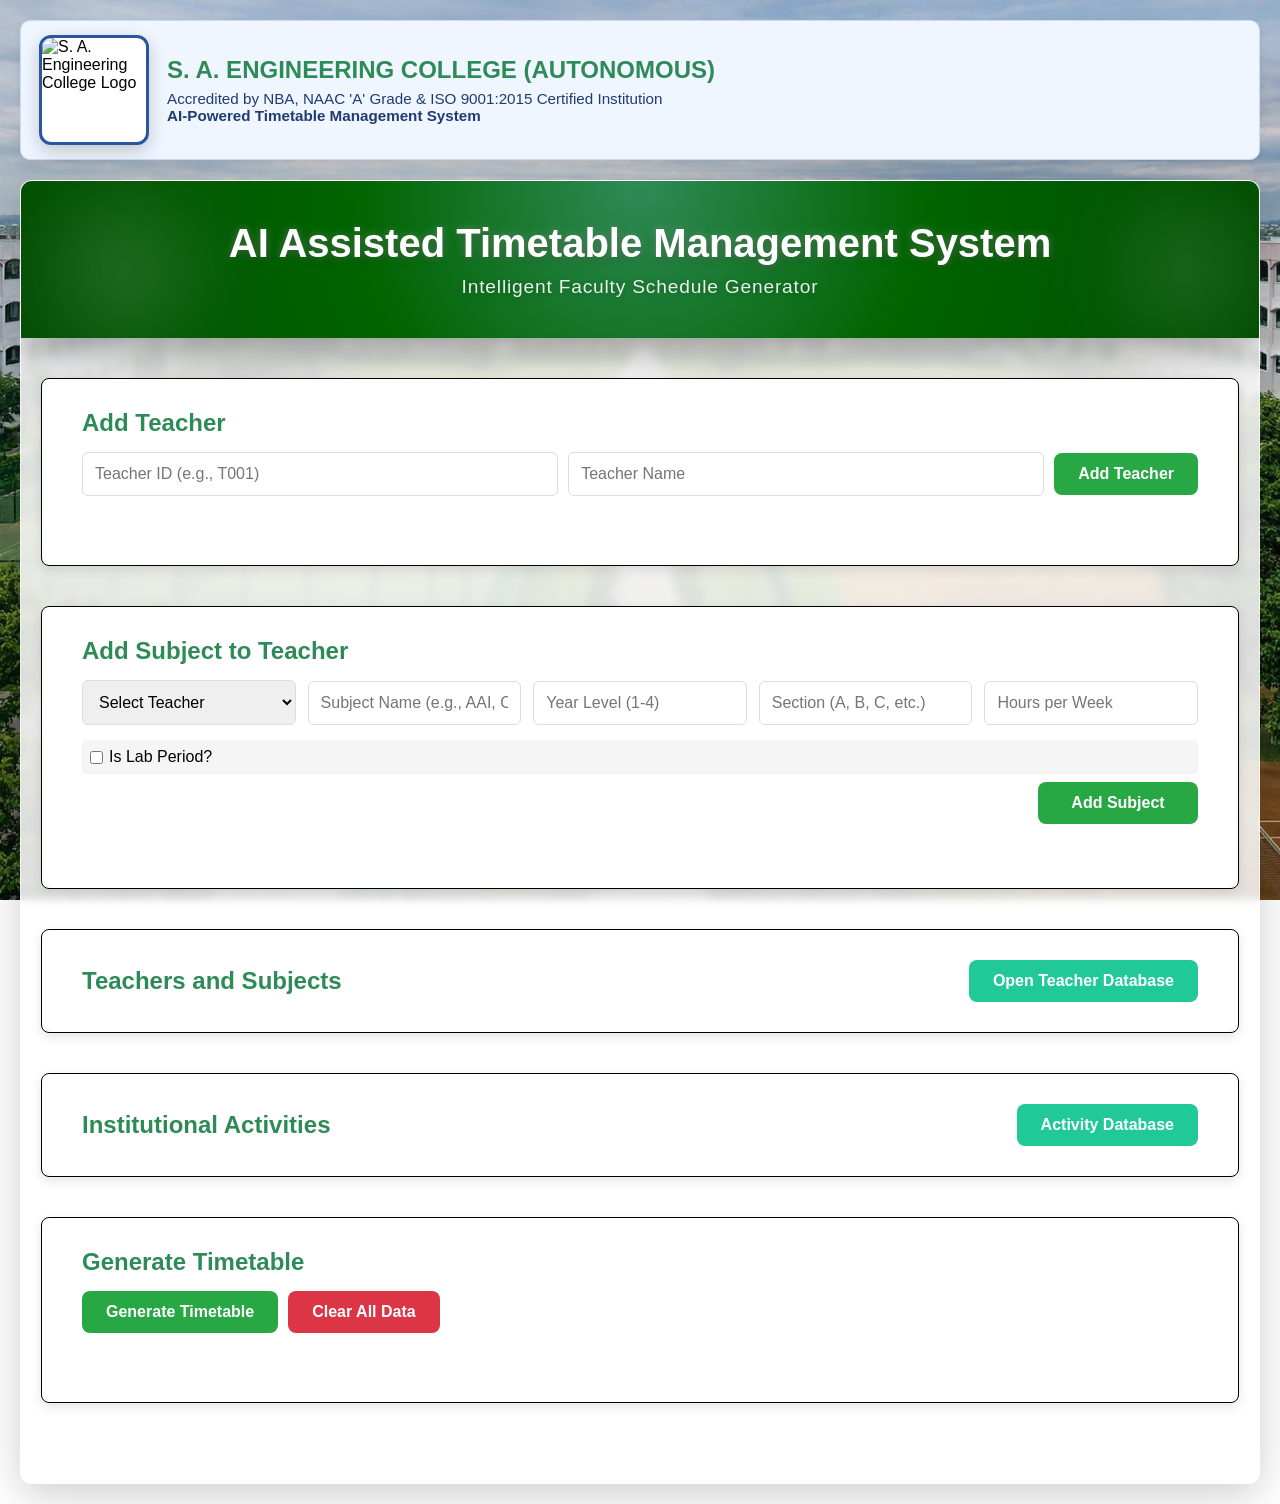
==== frontend/index.html @ d8b443b7 "Fix mobile UI: wrap activity checkbox, improve teacher card responsive width, and reduce mobile font" ====
<!DOCTYPE html>
<html lang="en">
<head>
    <meta charset="UTF-8">
    <meta name="viewport" content="width=device-width, initial-scale=1.0">
    <title>AI Assisted Timetable Management System</title>
    <link rel="stylesheet" href="style.css">
</head>
<body>
    <div class="college-topbar">
        <img src="https://images.shiksha.com/mediadata/images/1655977206phpUphFuL.jpeg" alt="S. A. Engineering College Logo" class="college-logo" onerror="this.onerror=null; this.src='https://via.placeholder.com/80?text=SA+College';">
        <div class="college-title">
            <h1>S. A. ENGINEERING COLLEGE (AUTONOMOUS)</h1>
            <p>Accredited by NBA, NAAC 'A' Grade & ISO 9001:2015 Certified Institution</p>
            <p class="college-subtitle">AI-Powered Timetable Management System</p>
        </div>
    </div>

    <div class="container">
        <header>
            <h1>AI Assisted Timetable Management System</h1>
            <p>Intelligent Faculty Schedule Generator</p>
        </header>

        <main id="mainContent">
            <!-- Teacher Input Section -->
            <section class="section">
                <h2>Add Teacher</h2>
                <div class="form-group">
                    <input type="text" id="teacherId" placeholder="Teacher ID (e.g., T001)" required>
                    <input type="text" id="teacherName" placeholder="Teacher Name" required>
                    <button onclick="addTeacher()" class="btn-primary">Add Teacher</button>
                </div>
                <div id="teacherMessage" class="message"></div>
            </section>

            <!-- Subject Input Section -->
            <section class="section">
                <h2>Add Subject to Teacher</h2>
                <div class="form-group" style="display: grid; grid-template-columns: repeat(auto-fit, minmax(200px, 1fr)); gap: 12px;">
                    <select id="teacherSelect" required>
                        <option value="">Select Teacher</option>
                    </select>
                    <input type="text" id="subjectName" placeholder="Subject Name (e.g., AAI, OOPS)" required>
                    <input type="number" id="yearLevel" min="1" max="4" placeholder="Year Level (1-4)" required>
                    <input type="text" id="section" placeholder="Section (A, B, C, etc.)" required>
                    <input type="number" id="hoursPerWeek" min="1" placeholder="Hours per Week" required>
                </div>
                <div style="display: flex; align-items: center; gap: 6px; margin-top: 8px; padding: 8px; background-color: #f5f5f5; border-radius: 4px;">
                    <label style="display: inline-flex; align-items: center; gap: 6px; margin: 0; font-weight: 500;">
                        <input type="checkbox" id="isLab"> Is Lab Period?
                    </label>
                </div>
                <div style="display: flex; justify-content: flex-end; gap: 6px; margin-top: 8px;">
                    <button onclick="addSubject()" class="btn-primary" style="width: 160px;">Add Subject</button>
                </div>
                <div id="subjectMessage" class="message"></div>
            </section>

            <!-- Teachers and Subjects (Database Toggle) -->
            <section class="section" style="display: flex; justify-content: space-between; align-items: center; gap: 12px;">
                <h2 style="margin:0;">Teachers and Subjects</h2>
                <button class="btn-secondary" onclick="openTeacherDatabase()">Open Teacher Database</button>
            </section>
            <div id="teachersList" class="teachers-list" style="display:none;"></div>

            <!-- Institutional Activities (Database Toggle) -->
            <section class="section" style="display: flex; justify-content: space-between; align-items: center; gap: 12px;">
                <h2 style="margin:0;">Institutional Activities</h2>
                <button class="btn-secondary" onclick="openActivityDatabase()">Activity Database</button>
            </section>

            <!-- Generate and Download Section -->
            <section class="section">
                <h2>Generate Timetable</h2>
                <div class="form-group">
                    <button onclick="generateTimetable()" class="btn-primary">Generate Timetable</button>
                    <button onclick="clearAllData()" class="btn-danger">Clear All Data</button>
                </div>
                <div id="generateMessage" class="message"></div>
            </section>

            <!-- View Generated Timetables Button -->
            <section class="section" id="viewTimetableButtonSection" style="display: none;">
                <div style="text-align: center;">
                    <button onclick="openGeneratedTimetablePage()" class="btn-view-timetable">
                        <span class="timetable-icon">📊</span>
                        View Generated Timetables
                        <span class="arrow-icon">→</span>
                    </button>
                </div>
            </section>
        </main>

        <section class="section" id="teacherDatabaseSection" style="display:none;">
            <div style="display:flex; justify-content:space-between; align-items:center; margin-bottom:16px;">
                <h2>Teacher Database</h2>
                <button onclick="closeTeacherDatabase()" class="btn-secondary">Back</button>
            </div>
            <div id="teacherDatabaseContent"></div>
        </section>
    </div>

    <!-- Activity Database Section -->
    <section class="section" id="activityDatabaseSection" style="display:none; margin: 0 auto; max-width: 1200px;">
        <div style="display:flex; justify-content:space-between; align-items:center; margin-bottom:20px;">
            <h2 style="margin: 0;">Activity Database</h2>
            <button onclick="closeActivityDatabase()" class="btn-secondary">Back</button>
        </div>
        
        <!-- Activity Form -->
        <div style="background-color: #f9f9f9; padding: 24px; border-radius: 6px; margin-bottom: 24px;">
            <h3 style="margin-top: 0;">Add New Activity</h3>
            <div class="form-grid">
                <div>
                    <label for="activityDay">Day</label>
                    <select id="activityDay">
                        <option value="Mon">Mon</option>
                        <option value="Tue">Tue</option>
                        <option value="Wed">Wed</option>
                        <option value="Thu">Thu</option>
                        <option value="Fri">Fri</option>
                    </select>
                </div>
                <div>
                    <label for="activityYear">Student Year</label>
                    <select id="activityYear">
                        <option value="2">2nd Year</option>
                        <option value="3">3rd Year</option>
                    </select>
                </div>
                <div>
                    <label for="activitySection">Section</label>
                    <select id="activitySection">
                        <option value="">Select Section</option>
                        <option value="A">A</option>
                        <option value="B">B</option>
                        <option value="C">C</option>
                        <option value="D">D</option>
                    </select>
                </div>
                <div>
                    <label for="activityPeriod">Period (1-8)</label>
                    <input type="number" id="activityPeriod" min="1" max="8" placeholder="Period" />
                </div>
                <div>
                    <label for="activityHours">Hours</label>
                    <input type="number" id="activityHours" min="1" max="30" placeholder="1" />
                </div>
                <div>
                    <label for="activityType">Activity Type</label>
                    <select id="activityType">
                        <option value="PT">Physical Training (PT)</option>
                        <option value="Library">Library</option>
                        <option value="Professional Elective">Professional Elective</option>
                        <option value="Open Elective">Open Elective</option>
                        <option value="Mini Project">Mini Project</option>
                        <option value="Skillrack/Placement">Skillrack/Placement</option>
                    </select>
                </div>
                <div>
                    <label for="profElectiveName">Elective Subject</label>
                    <input type="text" id="profElectiveName" placeholder="Elective Subject" />
                </div>
                <div>
                    <label for="electiveSubjectNo">Elective No.</label>
                    <input type="number" id="electiveSubjectNo" placeholder="No." min="1" />
                </div>
            </div>

            <div style="margin-top: 12px;">
                <label style="display: inline-flex; align-items: center; gap: 6px; font-weight: 500;">
                    <input type="checkbox" id="activityThreePeriod" /> 3-Consecutive Period?
                </label>
            </div>

            <div style="margin-top: 12px; padding: 8px; background-color: #fff3cd; border-radius: 4px;">
                <label style="display: flex; flex-wrap: wrap; align-items: center; gap: 6px; font-weight: 500;">
                    <input type="checkbox" id="activityMultipleOccurrences" /> Multiple Times/Week (Mini Project)
                    <select id="activityOccurrenceCount" style="width: 80px; padding: 4px; margin-left: 4px;">
                        <option value="2">2 times</option>
                        <option value="3">3 times</option>
                    </select>
                </label>
            </div>

            <h4 style="margin-top: 16px; margin-bottom: 12px;">Teachers (Up to 10)</h4>
            <div class="teacher-grid">
                <select class="teacher-select" id="multiTeacher1"><option value="">Select Teacher</option></select>
                <select class="teacher-select" id="multiTeacher2"><option value="">Select Teacher</option></select>
                <select class="teacher-select" id="multiTeacher3"><option value="">Select Teacher</option></select>
                <select class="teacher-select" id="multiTeacher4"><option value="">Select Teacher</option></select>
                <select class="teacher-select" id="multiTeacher5"><option value="">Select Teacher</option></select>
                <select class="teacher-select" id="multiTeacher6"><option value="">Select Teacher</option></select>
                <select class="teacher-select" id="multiTeacher7"><option value="">Select Teacher</option></select>
                <select class="teacher-select" id="multiTeacher8"><option value="">Select Teacher</option></select>
                <select class="teacher-select" id="multiTeacher9"><option value="">Select Teacher</option></select>
                <select class="teacher-select" id="multiTeacher10"><option value="">Select Teacher</option></select>
            </div>

            <div style="display: flex; justify-content: flex-end; gap: 6px; margin-top: 12px;">
                <button onclick="addActivity()" class="btn-primary">Add Activity</button>
            </div>
        </div>

        <!-- Activity List -->
        <div style="margin-bottom: -30px; padding-bottom: 30px;">
            <h3 style="margin-top: 0; margin-bottom: 12px;">Added Activities</h3>
            <div id="activityList" class="activity-list"></div>
        </div>
    </section>

    <div id="editActivityModal" class="modal">
        <div class="modal-content">
            <span class="close" onclick="closeEditActivityModal()">&times;</span>
            <h2>Edit Activity</h2>
            <input type="hidden" id="editActivityIndex">
            <div class="form-grid">
                <div>
                    <label for="editActivityDay">Day</label>
                    <select id="editActivityDay">
                        <option value="Mon">Mon</option>
                        <option value="Tue">Tue</option>
                        <option value="Wed">Wed</option>
                        <option value="Thu">Thu</option>
                        <option value="Fri">Fri</option>
                    </select>
                </div>
                <div>
                    <label for="editActivityYear">Student Year</label>
                    <select id="editActivityYear">
                        <option value="2">2nd Year</option>
                        <option value="3">3rd Year</option>
                        <option value="4">4th Year</option>
                    </select>
                </div>
                <div>
                    <label for="editActivitySection">Section</label>
                    <select id="editActivitySection">
                        <option value="">Select Section</option>
                        <option value="A">A</option>
                        <option value="B">B</option>
                        <option value="C">C</option>
                        <option value="D">D</option>
                    </select>
                </div>
                <div>
                    <label for="editActivityPeriod">Period (1-8)</label>
                    <input type="number" id="editActivityPeriod" min="1" max="8" placeholder="Period" />
                </div>
                <div>
                    <label for="editActivityHours">Hours</label>
                    <input type="number" id="editActivityHours" min="1" max="30" placeholder="1" />
                </div>
                <div>
                    <label for="editActivityType">Activity Type</label>
                    <select id="editActivityType">
                        <option value="PT">Physical Training (PT)</option>
                        <option value="Library">Library</option>
                        <option value="Professional Elective">Professional Elective</option>
                        <option value="Open Elective">Open Elective</option>
                        <option value="Mini Project">Mini Project</option>
                        <option value="Skillrack/Placement">Skillrack/Placement</option>
                        <option value="Project Phase / Internship">Project Phase / Internship</option>
                    </select>
                </div>
                <div>
                    <label for="editProfElectiveName">Elective Subject</label>
                    <input type="text" id="editProfElectiveName" placeholder="Elective Subject" />
                </div>
                <div>
                    <label for="editElectiveSubjectNo">Elective No.</label>
                    <input type="number" id="editElectiveSubjectNo" placeholder="No." min="1" />
                </div>
            </div>
            <div style="margin-top: 12px;">
                <label style="display: inline-flex; align-items: center; gap: 6px; font-weight: 500;">
                    <input type="checkbox" id="editActivityThreePeriod" /> 3-Consecutive Period?
                </label>
            </div>
            <div style="margin-top: 12px; padding: 8px; background-color: #fff3cd; border-radius: 4px;">
                <label style="display: inline-flex; align-items: center; gap: 6px; font-weight: 500;">
                    <input type="checkbox" id="editActivityMultipleOccurrences" /> Multiple Times/Week (Mini Project)
                    <select id="editActivityOccurrenceCount" style="width: 80px; padding: 4px; margin-left: 4px;">
                        <option value="2">2 times</option>
                        <option value="3">3 times</option>
                    </select>
                </label>
            </div>
            <h4 style="margin-top: 16px; margin-bottom: 12px;">Teachers (Up to 10)</h4>
            <div class="teacher-grid">
                <select class="teacher-select" id="editMultiTeacher1"><option value="">Select Teacher</option></select>
                <select class="teacher-select" id="editMultiTeacher2"><option value="">Select Teacher</option></select>
                <select class="teacher-select" id="editMultiTeacher3"><option value="">Select Teacher</option></select>
                <select class="teacher-select" id="editMultiTeacher4"><option value="">Select Teacher</option></select>
                <select class="teacher-select" id="editMultiTeacher5"><option value="">Select Teacher</option></select>
                <select class="teacher-select" id="editMultiTeacher6"><option value="">Select Teacher</option></select>
                <select class="teacher-select" id="editMultiTeacher7"><option value="">Select Teacher</option></select>
                <select class="teacher-select" id="editMultiTeacher8"><option value="">Select Teacher</option></select>
                <select class="teacher-select" id="editMultiTeacher9"><option value="">Select Teacher</option></select>
                <select class="teacher-select" id="editMultiTeacher10"><option value="">Select Teacher</option></select>
            </div>
            <div style="display: flex; justify-content: flex-end; gap: 6px; margin-top: 12px;">
                <button onclick="saveEditedActivity()" class="btn-primary">Save Changes</button>
                <button onclick="closeEditActivityModal()" class="btn-danger">Cancel</button>
            </div>
        </div>
    </div>

    <!-- Generated Timetable Page Section -->
    <section class="section" id="generatedTimetableSection" style="display:none; margin: 0 auto; max-width: 1200px;">
        <div style="display:flex; justify-content:space-between; align-items:center; margin-bottom:20px;">
            <h2 style="margin: 0;">Generated Timetables</h2>
            <button onclick="closeGeneratedTimetablePage()" class="btn-secondary">Back</button>
        </div>

        <!-- View Controls -->
        <div class="generated-controls">
            <div class="timetable-selector-wrapper">
                <button onclick="showTeachersTimetables()" class="btn-selector active" id="teacherTimetableBtn">
                    <span class="icon-left">👩‍🏫</span>
                    Teachers Timetables
                </button>
                <button onclick="showStudentsTimetables()" class="btn-selector" id="studentTimetableBtn">
                    <span class="icon-left">🎓</span>
                    Students Timetables
                </button>
            </div>
            <div class="export-controls">
                <button onclick="downloadExcel()" class="btn-export">
                    <span class="icon-left">🟩</span>
                    Download Excel
                </button>
                <button onclick="downloadPDF()" class="btn-export">
                    <span class="icon-left">📕</span>
                    Download PDF
                </button>
            </div>
        </div>
        <div id="downloadMessage" class="message download-message"></div>

        <!-- Timetable Display Container -->
        <div id="timetableContainer" class="timetable-container"></div>
    </section>

    <!-- Edit Subject Modal -->
    <div id="editModal" class="modal">
        <div class="modal-content">
            <span class="close" onclick="closeEditModal()">&times;</span>
            <h2>Edit Subject</h2>
            <input type="hidden" id="editSubjectId">
            <div class="form-group">
                <input type="text" id="editSubjectName" placeholder="Subject Name" required>
            </div>
            <div class="form-group">
                <input type="number" id="editYearLevel" min="1" max="4" placeholder="Year Level (1-4)" required>
            </div>
            <div class="form-group">
                <input type="text" id="editSection" placeholder="Section (A, B, C, etc.)" required>
            </div>
            <div class="form-group">
                <input type="number" id="editHoursPerWeek" min="1" placeholder="Hours per Week" required>
            </div>
            <div class="form-group">
                <label>
                    <input type="checkbox" id="editIsLab"> Is Lab Period?
                </label>
            </div>
            <div class="form-group">
                <button onclick="updateSubject()" class="btn-primary">Update Subject</button>
                <button onclick="closeEditModal()" class="btn-danger">Cancel</button>
            </div>
        </div>
    </div>

    <script src="app.js"></script>
</body>
</html>
---- frontend/style.css ----
* {
    margin: 0;
    padding: 0;
    box-sizing: border-box;
}

body {
    font-family: 'Segoe UI', Tahoma, Geneva, Verdana, sans-serif;
    min-height: 100vh;
    padding: 20px;
    color: #000; /* Changed to black for readability */
    background-image: url('myimage.jpeg');
    background-size: 100% 100%;
    background-position: center;
    background-repeat: no-repeat;
    background-attachment: fixed;
    position: relative;
    overflow-x: hidden;
}

body::before {
    content: "";
    position: fixed;
    top: 0;
    left: 0;
    right: 0;
    bottom: 0;
    pointer-events: none;
    background: rgba(0,0,0,0.1); /* Optional subtle overlay if needed */
    z-index: 0;
}

.container,
.college-topbar,
.section,
.teacher-card,
.modal-content {
    position: relative;
    z-index: 1;
}

.container,
.college-topbar,
.section,
.teacher-card,
.modal-content {
    position: relative;
    z-index: 1;
}

.container {
    max-width: 1200px;
    margin: 0 auto;
    background-color: white;
    border-radius: 12px;
    box-shadow: 0 10px 40px rgba(0, 0, 0, 0.2);
    overflow: hidden;
}

.college-topbar {
    display: flex;
    align-items: center;
    gap: 18px;
    background-color: #f0f6ff;
    border: 1px solid #c8dbf4;
    border-radius: 10px;
    padding: 14px 18px;
    margin-bottom: 20px;
    box-shadow: 0 4px 12px rgba(0, 0, 0, 0.08);
}


.college-topbar {
    display: flex;
    align-items: center;
    gap: 18px;
    background-color: #f0f6ff;
    border: 1px solid #c8dbf4;
    border-radius: 10px;
    padding: 14px 18px;
    margin-bottom: 20px;
    box-shadow: 0 4px 12px rgba(0, 0, 0, 0.08);
}

.college-logo {
    width: 110px;
    height: 110px;
    object-fit: contain;
    border-radius: 12px;
    border: 3px solid #2a56a0;
    background: white;
    box-shadow: 0 6px 18px rgba(0, 0, 0, 0.2);
}

.college-title h1 {
    font-size: 1.5rem;
    margin-bottom: 6px;
    color: #2e8b57;
}

.college-title p {
    font-size: 0.95rem;
}

.college-subtitle {
    font-size: 0.95rem;
    font-weight: 700;
    color: #006400;
}

header h1 {
    font-size: 1.5rem;
    margin-bottom: 8px;
    z-index: 1;
    position: relative;
    text-shadow: 0 2px 8px rgba(0,0,0,0.3), 0 0 8px rgba(255,255,255,0.25);
}

header p {
    z-index: 1;
    position: relative;
    letter-spacing: 0.6px;
    text-shadow: 0 1px 6px rgba(0,0,0,0.3);
}

.college-title p {
    margin: 0;
    font-size: 0.95rem;
    color: #1f3b6f;
}

.college-subtitle {
    font-weight: 700;
    color: #0a2a58;
}

.container {
    max-width: 1400px;
    margin: 0 auto;
    background-color: rgba(255, 255, 255, 0.85);
    border-radius: 12px;
    box-shadow: 0 10px 40px rgba(0, 0, 0, 0.2);
    overflow: hidden;
    border: 1px solid rgba(255,255,255,0.6);
    backdrop-filter: blur(4px);
}

header {
    background: radial-gradient(circle at top center, #2e8b57 0%, #006400 45%, #004d00 100%);
    color: white;
    padding: 40px 20px;
    text-align: center;
    box-shadow: 0 14px 40px rgba(0,0,0,0.35);
    overflow: hidden;
    position: relative;
}

header::before {
    content: "";
    position: absolute;
    top: -40px;
    left: -30px;
    width: 260px;
    height: 260px;
    background: radial-gradient(circle, rgba(255,255,255,0.2) 0%, rgba(255,255,255,0) 55%);
    border-radius: 50%;
    filter: blur(40px);
}

header::after {
    content: "";
    position: absolute;
    bottom: -42px;
    right: -40px;
    width: 220px;
    height: 220px;
    background: radial-gradient(circle, rgba(255,255,255,0.12) 0%, rgba(255,255,255,0) 70%);
    border-radius: 50%;
    filter: blur(28px);
}

header h1 {
    font-size: 2.5em;
    margin-bottom: 10px;
    z-index: 1;
    position: relative;
    text-shadow: 0 2px 10px rgba(0,0,0,0.4), 0 0 10px rgba(255,255,255,0.35);
}

header p {
    z-index: 1;
    position: relative;
    letter-spacing: 0.8px;
    text-shadow: 0 1px 8px rgba(0,0,0,0.3);
}
header p {
    font-size: 1.2em;
    opacity: 0.9;
}

main {
    padding: 40px 20px;
}

.container {
    transform: none;
    transition: none;
}

.section {
    margin-bottom: 40px;
    padding: 30px 40px;
    background-color: #fff;
    border-radius: 8px;
    border: 1px solid #000;
    box-shadow: 0 4px 12px rgba(0, 0, 0, 0.1);
    transform-style: none;
    transform: none;
    transition: none;
}

#activityDatabaseSection {
    max-width: 1200px;
    margin: 0 auto;
    box-shadow: 0 8px 20px rgba(0,0,0,0.12);
}

.teacher-card {
    background-color: #fff;
    border: 1px solid #000;
    box-shadow: 0 3px 10px rgba(0, 0, 0, 0.1);
}

.form-group {
    background-color: #fff;
    border: none;
    box-shadow: none;
}


.section h2 {
    color: #2e8b57;
    margin-bottom: 15px;
    font-size: 1.5em;
}

.form-group {
    display: flex;
    gap: 10px;
    flex-wrap: wrap;
    align-items: center;
    margin-bottom: 15px;
}

input, select {
    padding: 12px;
    border: 1px solid #ddd;
    border-radius: 6px;
    font-size: 1em;
    transition: border-color 0.3s;
    flex: 1;
    min-width: 200px;
}

.icon-btn {
    padding: 8px;
    min-width: 36px;
    min-height: 36px;
    display: inline-flex;
    align-items: center;
    justify-content: center;
    border-radius: 10px;
}

.icon-btn svg {
    width: 16px;
    height: 16px;
}

input:focus, select:focus {
    outline: none;
    border-color: #28a745;
    box-shadow: 0 0 0 3px rgba(40, 167, 69, 0.1);
}

label {
    display: flex;
    align-items: center;
    gap: 8px;
    cursor: pointer;
    flex-wrap: nowrap;
    white-space: nowrap;
}

label input[type="checkbox"] {
    min-width: auto;
    width: auto;
}

.form-grid {
    display: grid;
    grid-template-columns: repeat(auto-fit, minmax(280px, 1fr));
    gap: 16px;
    align-items: flex-end;
}

.teacher-grid {
    display: grid;
    grid-template-columns: repeat(5, minmax(0, 1fr));
    gap: 12px;
    margin-top: 6px;
}

.teacher-input {
    padding: 10px;
    border: 1px solid #ddd;
    border-radius: 4px;
}

@media (max-width: 980px) {
    .teacher-grid {
        grid-template-columns: repeat(2, minmax(0, 1fr));
    }
}

.activity-list {
    margin-top: 12px;
    padding: 12px;
    background: #eef3ff;
    border-radius: 8px;
    border: 1px solid #c8d7f4;
    min-height: 80px;
}

.activity-item {
    background: white;
    border: 1px solid #c8d7f4;
    padding: 9px;
    margin-bottom: 8px;
    border-radius: 6px;
    display: flex;
    justify-content: space-between;
    align-items: center;
}

.activity-item span {
    font-size: 0.95em;
}

button {
    padding: 12px 24px;
    border: none;
    border-radius: 8px;
    font-size: 1em;
    cursor: pointer;
    transition: transform 0.25s ease, box-shadow 0.25s ease, background-color 0.25s ease;
    font-weight: 600;
    transform-style: preserve-3d;
}

button:hover {
    transform: translateZ(8px) scale(1.02);
    box-shadow: 0 10px 22px rgba(0, 0, 0, 0.2);
}

button:active {
    transform: translateZ(3px) scale(0.99);
}

.btn-primary {
    background-color: #28a745; /* green */
    color: white;
}

.btn-primary:hover {
    background-color: #218838;
}

.btn-secondary {
    background-color: #20c997;
    color: white;
}

.btn-primary:hover {
    background-color: #5568d3;
    transform: translateY(-2px);
    box-shadow: 0 5px 15px rgba(102, 126, 234, 0.3);
}

.btn-success {
    background-color: #28a745;
    color: white;
}

.btn-success:hover {
    background-color: #218838;
    transform: translateY(-2px);
    box-shadow: 0 5px 15px rgba(40, 167, 69, 0.3);
}

.btn-danger {
    background-color: #dc3545;
    color: white;
}

.btn-danger:hover {
    background-color: #c82333;
    transform: translateY(-2px);
    box-shadow: 0 5px 15px rgba(220, 53, 69, 0.3);
}

..icon-btn {
    padding: 8px;
    min-width: 38px;
    min-height: 38px;
    display: inline-flex;
    align-items: center;
    justify-content: center;
    border-radius: 10px;
    font-size: 1.1em;
    background-color: #ffffff;
    box-shadow: 0 1px 4px rgba(0, 0, 0, 0.08);
    border: 1px solid transparent;
}

.delete-btn {
    background-color: #ffffff;
    color: #dc3545;
    border: 1px solid #dc3545;
    cursor: pointer;
    transition: all 0.2s;
    font-weight: 700;
}

.delete-btn:hover {
    background-color: #fff5f5;
    transform: translateY(-1px);
    box-shadow: 0 3px 8px rgba(220, 53, 69, 0.12);
}

.edit-btn {
    background-color: #ffffff;
    color: #0d6efd;
    border: 1px solid #0d6efd;
    cursor: pointer;
    transition: all 0.2s;
    font-weight: 700;
}

.edit-btn:hover {
    background-color: #eef4ff;
    transform: translateY(-1px);
    box-shadow: 0 3px 8px rgba(13, 110, 253, 0.12);
}

.message {
    padding: 12px;
    border-radius: 6px;
    margin-top: 10px;
    min-height: 20px;
    font-weight: 500;
}

.message.success {
    background-color: #d4edda;
    color: #155724;
    border: 1px solid #c3e6cb;
}

.message.error {
    background-color: #f8d7da;
    color: #721c24;
    border: 1px solid #f5c6cb;
}

.teachers-list {
    display: grid;
    gap: 20px;
}

.teacher-card {
    background-color: white;
    padding: 20px;
    border-radius: 8px;
    border: 1px solid #e0e0e0;
    box-shadow: 0 2px 8px rgba(0, 0, 0, 0.1);
}

.teacher-card h3 {
    color: #0f2b5a;
    margin: 0 0 16px;
    font-size: 1.35em;
    font-weight: 700;
    padding: 14px 16px;
    background: linear-gradient(135deg, #eaf4ff 0%, #d6e8ff 100%);
    border-left: 6px solid #3b6ed4;
    border-radius: 10px;
    box-shadow: inset 0 0 0 1px rgba(59, 110, 212, 0.14);
    letter-spacing: 0.02em;
}

.subject-item {
    background-color: #f0f4ff;
    padding: 10px;
    margin: 8px 0;
    border-radius: 4px;
    border-left: 3px solid #667eea;
    font-size: 0.95em;
}

.subject-item.lab {
    border-left-color: #ff6b6b;
}

.timetable-container {
    margin-top: 20px;
    overflow-x: auto;
	-webkit-overflow-scrolling: touch;
	overflow-y: hidden;
}

.teacher-timetable {
    margin-bottom: 30px;
    overflow-x: auto;
    -webkit-overflow-scrolling: touch;
}

.timetable {
    width: 100%;
    min-width: 1000px;
    font-size: 0.85em;
}

.timetable th,
.timetable td {
    border: 1px solid #d4d9e8;
    padding: 8px 6px;
    text-align: center;
    vertical-align: middle;
}

.timetable td.free {
    background: #f6f9fb;
}

.timetable td.lab {
    background: #ffd9d0;
    color: #8a2700;
    font-weight: 700;
}

.timetable td.class {
    background: #e7f0ff;
    color: #1f4886;
}

.timetable td.break {
    background: #fff3e0;
    font-style: italic;
    color: #bf360c;
    font-weight: 700;
}

.timetable td.lunch {
    background: #fff3e0;
    font-style: italic;
    color: #bf360c;
    font-weight: 700;
}

.day-cell {
    font-weight: 700;
    background: #e3ebff;
}

.period-header {
    display: flex;
    flex-direction: column;
    align-items: center;
    gap: 2px;
}

.time-small {
    font-size: 0.75em;
    font-weight: normal;
    opacity: 0.9;
}


.teacher-timetable {
    margin-bottom: 40px;
    padding: 20px;
    background-color: white;
    border-radius: 8px;
    border: 1px solid #e0e0e0;
}

.timetable-title {
    color: #1f4788;
    font-size: 1.2em;
    margin-bottom: 15px;
    font-weight: 600;
}

table {
    width: 100%;
    border-collapse: collapse;
    margin-bottom: 20px;
    font-size: 0.85em;
}

th {
    background-color: #003366;
    color: white;
    padding: 8px 4px;
    text-align: center;
    font-weight: 600;
    border: 1px solid #333;
}

.period-header {
    display: flex;
    flex-direction: column;
    align-items: center;
    gap: 2px;
}

.time-small {
    font-size: 0.75em;
    font-weight: normal;
    opacity: 0.9;
}

td {
    padding: 10px 4px;
    text-align: center;
    border: 1px solid #999;
    font-size: 0.9em;
    min-height: 50px;
    vertical-align: middle;
    word-wrap: break-word;
    overflow-wrap: break-word;
}

.day-cell {
    background-color: #e6f0ff;
    font-weight: 600;
    color: #003366;
    min-width: 60px;
}

td.free {
    background-color: #f5f5f5;
    color: #999;
}

td.lab {
    background-color: #fff3e0;
    color: #e65100;
    font-weight: 600;
}

td.activity {
    background-color: #eaf7ef;
    color: #2e7d32;
    font-weight: 700;
}

td.break {
    background-color: #f3e5f5;
    color: #6a1b9a;
    font-style: italic;
    font-weight: 500;
}

td.class {
    background-color: #e3f2fd;
    color: #0d47a1;
}

.edit-btn {
    background-color: #ffffff;
    color: #007bff;
    border: 1px solid #007bff;
    cursor: pointer;
    transition: all 0.2s;
    font-weight: 700;
}

.edit-btn:hover {
    background-color: #eef5ff;
    transform: translateY(-1px);
    box-shadow: 0 3px 8px rgba(0, 123, 255, 0.12);
}

/* Modal Styles */
.modal {
    display: none;
    position: fixed;
    z-index: 1000;
    left: 0;
    top: 0;
    width: 100%;
    height: 100%;
    background-color: rgba(0, 0, 0, 0.5);
}

.modal-content {
    background-color: white;
    margin: 5% auto;
    padding: 30px;
    border: 1px solid #888;
    border-radius: 8px;
    width: 90%;
    max-width: 500px;
    box-shadow: 0 10px 40px rgba(0, 0, 0, 0.3);
}

.close {
    color: #aaa;
    float: right;
    font-size: 28px;
    font-weight: bold;
    cursor: pointer;
    transition: color 0.2s;
}

.close:hover,
.close:focus {
    color: #000;
}

.modal-content h2 {
    color: #1f4788;
    margin-bottom: 20px;
}

.modal-content input {
    width: 100%;
    padding: 12px;
    margin-bottom: 15px;
    border: 1px solid #ddd;
    border-radius: 6px;
    font-size: 1em;
    box-sizing: border-box;
}

.modal-content input:focus {
    outline: none;
    border-color: #667eea;
    box-shadow: 0 0 0 3px rgba(102, 126, 234, 0.1);
}

.modal-content .form-group {
    flex-direction: column;
    gap: 0;
}

.modal-content button {
    padding: 12px 20px;
    margin-right: 10px;
    border: none;
    border-radius: 6px;
    font-size: 1em;
    cursor: pointer;
    transition: all 0.3s;
    font-weight: 600;
}

/* Interactive View Timetable Button */
.btn-view-timetable {
    background: linear-gradient(135deg, #8B6F47 0%, #A0826D 50%, #8B6F47 100%);
    color: white;
    border: none;
    padding: 16px 40px;
    font-size: 1.2rem;
    font-weight: 600;
    border-radius: 12px;
    cursor: pointer;
    width: 100%;
    max-width: 600px;
    transition: all 0.3s cubic-bezier(0.23, 1, 0.320, 1);
    box-shadow: 0 8px 20px rgba(139, 111, 71, 0.3);
    display: inline-flex;
    align-items: center;
    justify-content: center;
    gap: 12px;
    position: relative;
    overflow: hidden;
    letter-spacing: 0.5px;
}

.btn-view-timetable::before {
    content: '';
    position: absolute;
    top: 0;
    left: -100%;
    width: 100%;
    height: 100%;
    background: linear-gradient(90deg, transparent, rgba(255, 255, 255, 0.2), transparent);
    transition: left 0.5s ease;
}

.btn-view-timetable:hover::before {
    left: 100%;
}

.btn-view-timetable:hover {
    background: linear-gradient(135deg, #9B7F57 0%, #B0926D 50%, #9B7F57 100%);
    box-shadow: 0 12px 28px rgba(139, 111, 71, 0.4), 0 0 20px rgba(139, 111, 71, 0.2);
    transform: translateY(-3px);
}

.btn-view-timetable:active {
    transform: translateY(-1px);
    box-shadow: 0 6px 16px rgba(139, 111, 71, 0.3);
}

.timetable-icon {
    font-size: 1.4rem;
    animation: bounce-icon 2s ease-in-out infinite;
}

.arrow-icon {
    font-size: 1.2rem;
    display: inline-block;
    transition: transform 0.3s ease;
}

.btn-view-timetable:hover .arrow-icon {
    transform: translateX(4px);
}

@keyframes bounce-icon {
    0%, 100% {
        transform: translateY(0);
    }
    50% {
        transform: translateY(-4px);
    }
}

/* Timetable Type Selector Buttons */
.generated-controls {
    display: flex;
    justify-content: space-between;
    align-items: flex-start;
    flex-wrap: wrap;
    gap: 20px;
    margin-bottom: 20px;
}

.timetable-selector-wrapper {
    display: flex;
    justify-content: center;
    align-items: center;
    gap: 24px;
    flex: 1 1 400px;
    padding: 30px;
    background: rgba(255, 255, 255, 0.95);
    border-radius: 15px;
    box-shadow: 0 8px 32px rgba(0, 0, 0, 0.1);
    backdrop-filter: blur(10px);
}

.export-controls {
    display: flex;
    flex-direction: column;
    gap: 12px;
    align-items: flex-end;
    flex: 0 0 240px;
}

.btn-selector,
.btn-export {
    transition: all 0.3s ease;
    border: 2px solid transparent;
    padding: 12px 26px;
    font-size: 1rem;
    font-weight: 600;
    border-radius: 10px;
    cursor: pointer;
    min-width: 180px;
    display: inline-flex;
    align-items: center;
    justify-content: center;
    gap: 10px;
}

.btn-selector {
    background-color: #f8f5f0;
    color: #3b2d17;
    border-color: #e8dfd5;
    box-shadow: 0 4px 15px rgba(102, 81, 57, 0.15);
    padding: 20px 32px;
    min-width: 200px;
    border-radius: 12px;
    font-size: 1.05rem;
    position: relative;
    overflow: hidden;
}

.icon-left {
    display: inline-flex;
    align-items: center;
    justify-content: center;
    font-size: 1.1rem;
}

.btn-selector.active,
.btn-selector.selected {
    background: linear-gradient(135deg, #8B6F47 0%, #9f8261 100%);
    color: #ffffff;
    border-color: #8B6F47;
    box-shadow: 0 10px 28px rgba(139, 111, 71, 0.35);
    transform: scale(1.02);
}

.btn-selector:hover {
    transform: translateY(-3px) scale(1.01);
    background-color: #e8dfd5;
    color: #3b2d17;
    border-color: #d4c8b8;
    box-shadow: 0 8px 22px rgba(102, 81, 57, 0.2);
}

.btn-export {
    background-color: #d8c7f5;
    color: #3f2c6f;
    border-color: #c1aef0;
    box-shadow: 0 5px 16px rgba(114, 89, 174, 0.18);
}

.btn-export:hover {
    transform: translateY(-2px);
    background-color: #cdb1f8;
}

.download-message {
    margin-top: 10px;
}

@media (max-width: 900px) {
    .generated-controls {
        justify-content: center;
        align-items: center;
    }

    .export-controls {
        align-items: center;
        flex: 1 1 100%;
    }
}

@media (max-width: 768px) {
    header h1 {
        font-size: 1.6em;
    }

    .college-title h1 {
        font-size: 1.2rem;
    }

    .college-title p,
    .college-subtitle,
    header p,
    .section h2,
    .btn-secondary,
    .btn-primary,
    .btn-danger,
    .btn-view-timetable,
    .btn-selector,
    .btn-export,
    button,
    input,
    select,
    .timetable-title,
    .teacher-card h3,
    .subject-item {
        font-size: 0.95rem;
    }

    .container {
        margin: 12px;
        background-color: rgba(255, 255, 255, 0.8);
    }

    .section {
        padding: 14px;
        background-color: rgba(255, 255, 255, 0.88);
        margin-bottom: 16px;
    }

    .section h2 {
        font-size: 1.2rem;
        line-height: 1.2;
    }

    .college-topbar {
        flex-wrap: wrap;
        justify-content: center;
        text-align: center;
    }

    .college-title {
        width: 100%;
        min-width: 0;
    }

    .section > div {
        display: flex;
        flex-wrap: wrap;
        align-items: center;
        justify-content: space-between;
        gap: 10px;
    }

    .generated-controls {
        flex-direction: column;
        align-items: stretch;
    }

    .form-group {
        flex-direction: column;
        gap: 10px;
    }

    input, select, button {
        width: 100%;
        min-width: 0;
        font-size: 0.95rem;
        padding: 10px;
    }

    .teacher-grid {
        grid-template-columns: repeat(1, minmax(0, 1fr));
        gap: 8px;
    }

    .timetable-selector-wrapper,
    .export-controls,
    .btn-selector,
    .btn-export {
        width: 100%;
        min-width: 0;
    }

    .timetable-selector-wrapper {
        padding: 14px;
    }

    .btn-primary,
    .btn-secondary,
    .btn-danger {
        padding: 10px 14px;
        border-radius: 10px;
    }

    .btn-view-timetable {
        padding: 14px 18px;
        font-size: 1rem;
    }

    .btn-selector,
    .btn-export {
        padding: 12px 16px;
        min-width: 0;
    }

    .teacher-card {
        padding: 14px;
        width: 100%;
    }

    .teacher-card h3 {
        font-size: 1.05rem;
        flex: 1;
        min-width: 0;
    }

    .teacher-card p,
    .subject-item,
    .teacher-card h3,
    .activity-item span,
    .activity-list,
    label,
    input,
    select,
    button {
        font-size: 0.95rem;
    }

    .subject-item {
        font-size: 0.9rem;
    }

    .timetable-title {
        font-size: 1rem;
    }

    table {
        font-size: 0.78em;
    }

    th, td {
        padding: 6px;
    }

    .icon-btn {
        padding: 5px;
        min-width: 30px;
        min-height: 30px;
    }

    .icon-btn svg {
        width: 12px;
        height: 12px;
    }

    .section > div > button {
        flex: 1 1 auto;
        min-width: 140px;
    }

    .section > div > h2 {
        max-width: calc(100% - 150px);
    }
}
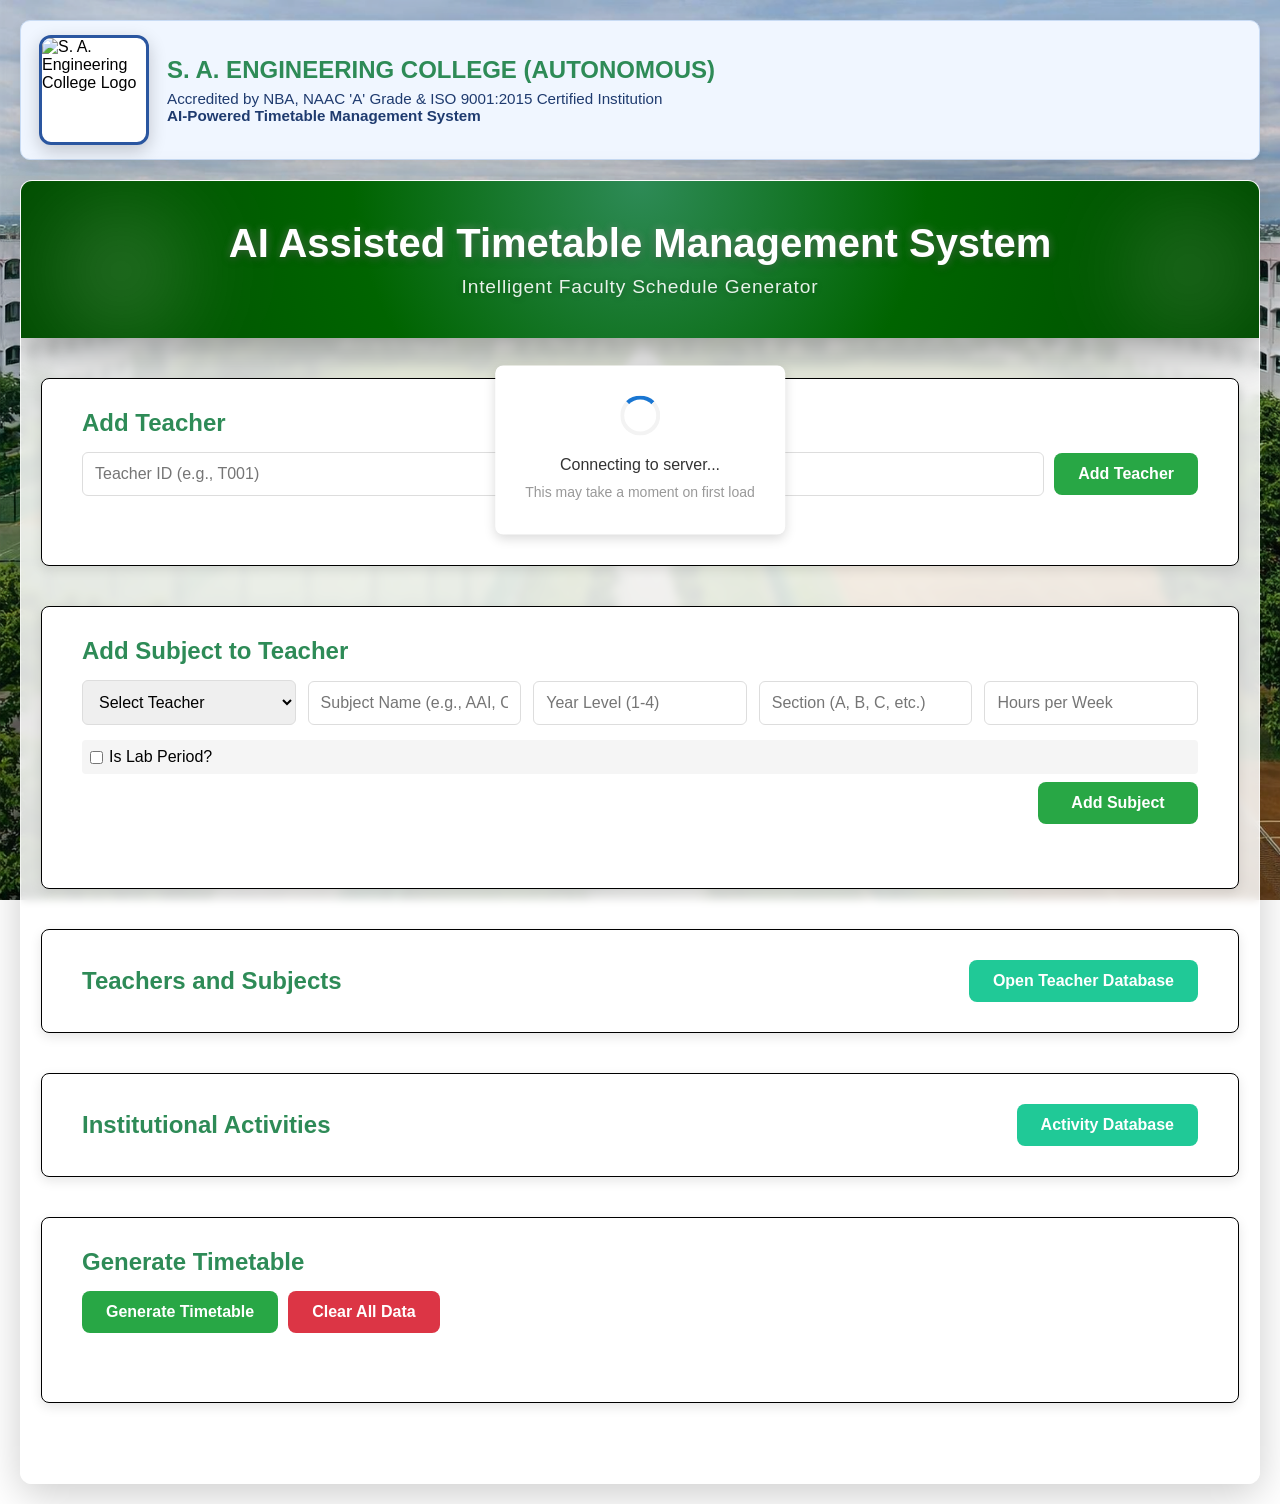
==== commit 2e7ef0b8: "Feat: Add comprehensive SEO optimization and enhanced data security - Added meta tags for Google sea" ====
--- a/frontend/index.html
+++ b/frontend/index.html
@@ -3,8 +3,35 @@
 <head>
     <meta charset="UTF-8">
     <meta name="viewport" content="width=device-width, initial-scale=1.0">
-    <title>AI Assisted Timetable Management System</title>
+    <meta name="description" content="SAEC Timetable Generator - AI-powered faculty schedule management system for S. A. Engineering College. Automate timetable generation, lab scheduling, and schedule optimization.">
+    <meta name="keywords" content="SAEC timetable, faculty schedule, timetable generator, academic scheduling, SAEC Timetable Generator, course scheduling, lab scheduling, teacher timetable, SA Engineering College">
+    <meta name="author" content="S. A. Engineering College">
+    <meta name="theme-color" content="#1976d2">
+    <meta property="og:title" content="SAEC Timetable Generator - Automated Faculty Scheduling">
+    <meta property="og:description" content="AI-Powered Timetable Management System for faculty scheduling at S. A. Engineering College">
+    <meta property="og:type" content="website">
+    <meta property="og:url" content="https://saec-timetable-generator.vercel.app/">
+    
+    <!-- Schema Markup for SEO -->
+    <script type="application/ld+json">
+    {
+      "@context": "https://schema.org",
+      "@type": "EducationOrganization",
+      "name": "S. A. Engineering College - Timetable Management System",
+      "description": "AI-Powered Timetable Management System for automated faculty scheduling",
+      "url": "https://saec-timetable-generator.vercel.app/",
+      "address": {
+        "@type": "PostalAddress",
+        "addressCountry": "IN",
+        "addressRegion": "Tamil Nadu"
+      },
+      "applicationSubCategory": ["EducationalTool", "SchedulingSoftware"]
+    }
+    </script>
+    
+    <title>SAEC Timetable Generator - AI Faculty Schedule Management System</title>
     <link rel="stylesheet" href="style.css">
+    <link rel="canonical" href="https://saec-timetable-generator.vercel.app/">
 </head>
 <body>
     <div class="college-topbar">
--- a/frontend/style.css
+++ b/frontend/style.css
@@ -953,12 +953,20 @@
 }
 
 @media (max-width: 768px) {
+    body {
+        padding: 8px;
+    }
+
+    main {
+        padding: 20px 10px;
+    }
+
     header h1 {
         font-size: 1.6em;
     }
 
     .college-title h1 {
-        font-size: 1.2rem;
+        font-size: 1.1rem;
     }
 
     .college-title p,
@@ -977,22 +985,25 @@
     .timetable-title,
     .teacher-card h3,
     .subject-item {
-        font-size: 0.95rem;
+        font-size: 0.92rem;
     }
 
     .container {
-        margin: 12px;
-        background-color: rgba(255, 255, 255, 0.8);
+        margin: 0;
+        background-color: rgba(255, 255, 255, 0.82);
+        border-radius: 10px;
     }
 
     .section {
-        padding: 14px;
-        background-color: rgba(255, 255, 255, 0.88);
-        margin-bottom: 16px;
+        padding: 14px 14px;
+        background-color: rgba(255, 255, 255, 0.9);
+        margin-bottom: 12px;
+        border: none;
+        box-shadow: 0 8px 20px rgba(0,0,0,0.08);
     }
 
     .section h2 {
-        font-size: 1.2rem;
+        font-size: 1.15rem;
         line-height: 1.2;
     }
 
@@ -1012,12 +1023,13 @@
         flex-wrap: wrap;
         align-items: center;
         justify-content: space-between;
-        gap: 10px;
+        gap: 8px;
     }
 
     .generated-controls {
         flex-direction: column;
         align-items: stretch;
+        gap: 10px;
     }
 
     .form-group {
@@ -1028,7 +1040,7 @@
     input, select, button {
         width: 100%;
         min-width: 0;
-        font-size: 0.95rem;
+        font-size: 0.92rem;
         padding: 10px;
     }
 
@@ -1046,34 +1058,37 @@
     }
 
     .timetable-selector-wrapper {
-        padding: 14px;
+        padding: 12px;
+        background-color: rgba(255,255,255,0.95);
+        box-shadow: none;
     }
 
     .btn-primary,
     .btn-secondary,
     .btn-danger {
-        padding: 10px 14px;
+        padding: 10px 12px;
         border-radius: 10px;
     }
 
     .btn-view-timetable {
-        padding: 14px 18px;
-        font-size: 1rem;
+        padding: 12px 14px;
+        font-size: 0.98rem;
     }
 
     .btn-selector,
     .btn-export {
-        padding: 12px 16px;
+        padding: 10px 12px;
         min-width: 0;
     }
 
     .teacher-card {
-        padding: 14px;
+        padding: 12px;
         width: 100%;
+        margin-bottom: 12px;
     }
 
     .teacher-card h3 {
-        font-size: 1.05rem;
+        font-size: 1rem;
         flex: 1;
         min-width: 0;
     }
@@ -1087,19 +1102,19 @@
     input,
     select,
     button {
-        font-size: 0.95rem;
+        font-size: 0.92rem;
     }
 
     .subject-item {
-        font-size: 0.9rem;
+        font-size: 0.88rem;
     }
 
     .timetable-title {
-        font-size: 1rem;
+        font-size: 0.98rem;
     }
 
     table {
-        font-size: 0.78em;
+        font-size: 0.76em;
     }
 
     th, td {
@@ -1119,10 +1134,10 @@
 
     .section > div > button {
         flex: 1 1 auto;
-        min-width: 140px;
+        min-width: 120px;
     }
 
     .section > div > h2 {
-        max-width: calc(100% - 150px);
-    }
-}
+        max-width: calc(100% - 130px);
+    }
+}
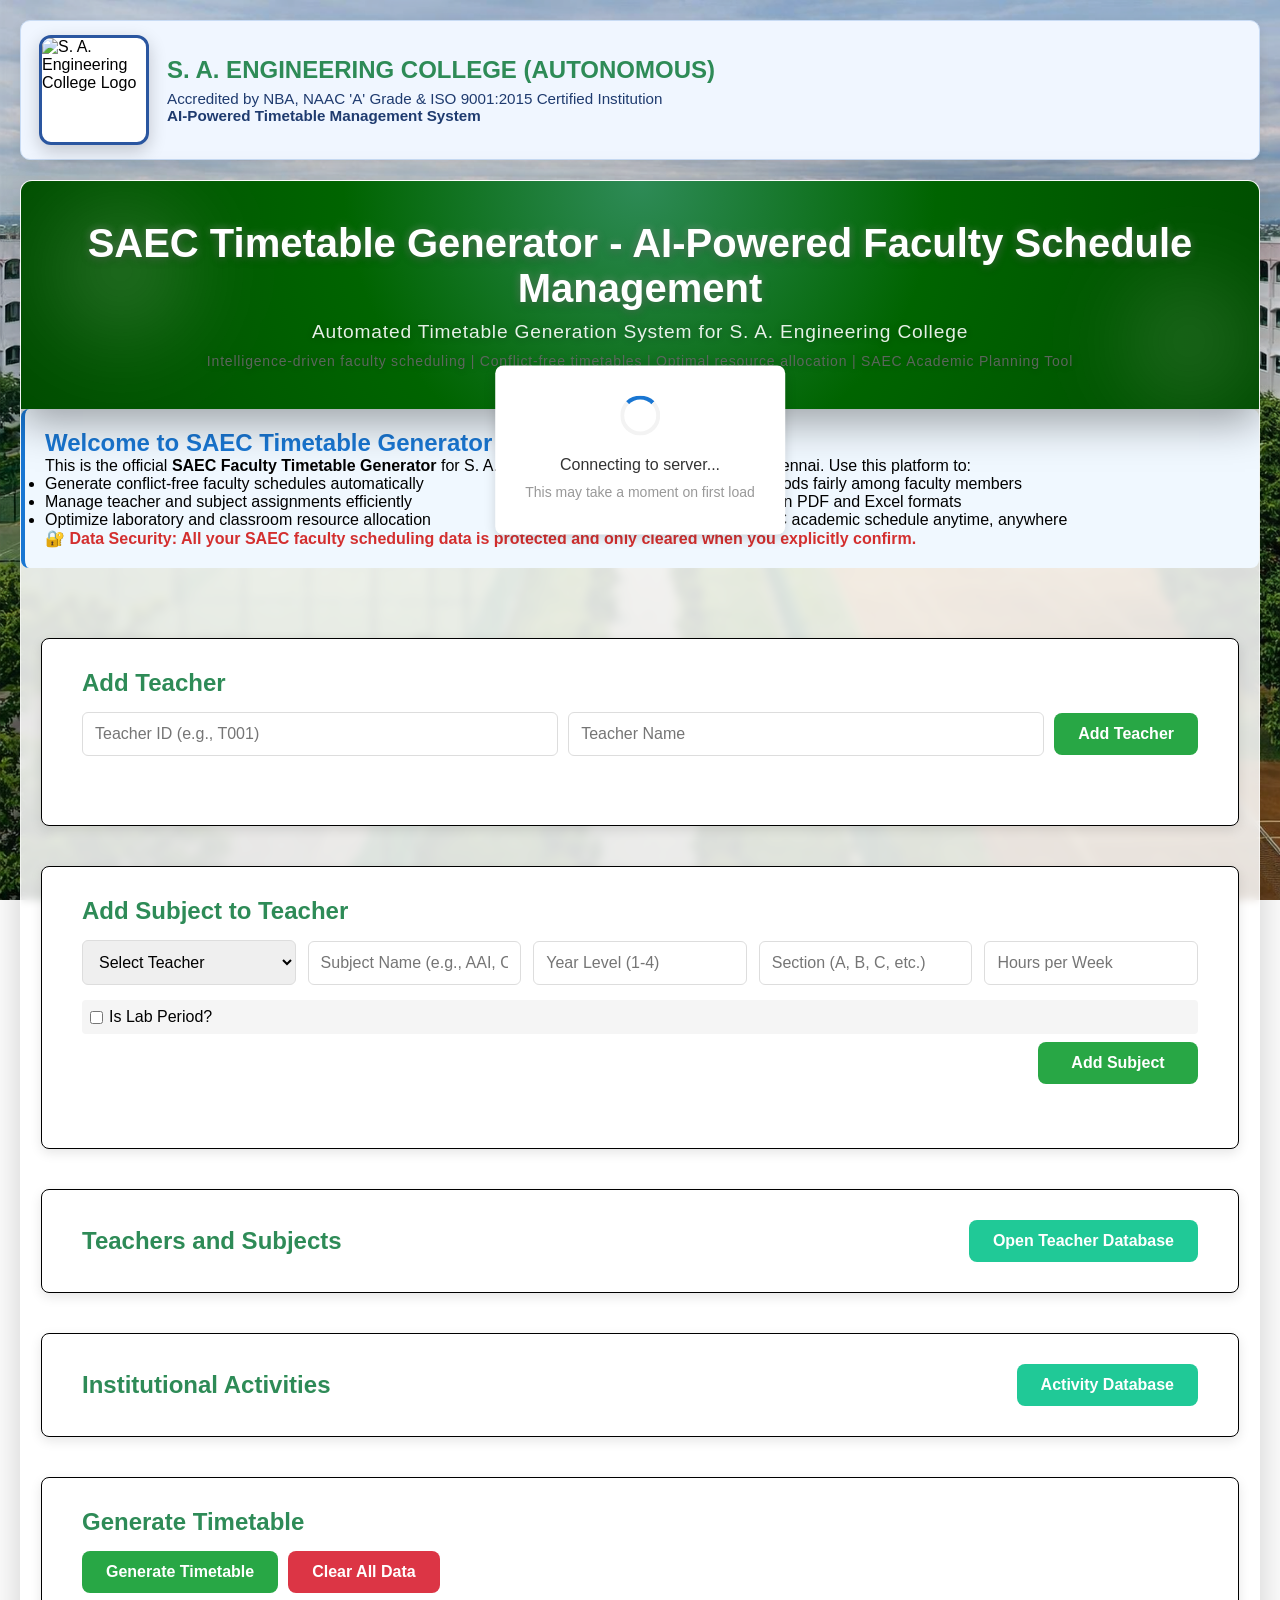
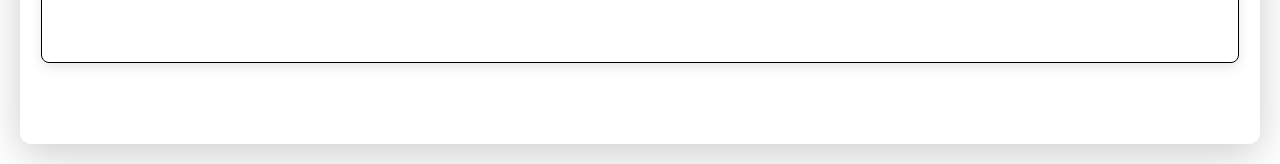
==== commit 31ac61c6: "Improve Google Search ranking for SAEC timetable keyword - Created quick-start guide for Google Sear" ====
--- a/frontend/index.html
+++ b/frontend/index.html
@@ -45,9 +45,24 @@
 
     <div class="container">
         <header>
-            <h1>AI Assisted Timetable Management System</h1>
-            <p>Intelligent Faculty Schedule Generator</p>
+            <h1>SAEC Timetable Generator - AI-Powered Faculty Schedule Management</h1>
+            <p>Automated Timetable Generation System for S. A. Engineering College</p>
+            <p style="color: #666; font-size: 14px; margin-top: 10px;">Intelligence-driven faculty scheduling | Conflict-free timetables | Optimal resource allocation | SAEC Academic Planning Tool</p>
         </header>
+
+        <section style="background-color: #f0f8ff; padding: 20px; border-radius: 8px; margin-bottom: 30px; border-left: 4px solid #1976d2;">
+            <h2 style="color: #1976d2; margin-top: 0;">Welcome to SAEC Timetable Generator</h2>
+            <p>This is the official <strong>SAEC Faculty Timetable Generator</strong> for S. A. Engineering College (Autonomous), Chennai. Use this platform to:</p>
+            <ul style="columns: 2; gap: 20px;">
+                <li>Generate conflict-free faculty schedules automatically</li>
+                <li>Manage teacher and subject assignments efficiently</li>
+                <li>Optimize laboratory and classroom resource allocation</li>
+                <li>Distribute free periods fairly among faculty members</li>
+                <li>Export timetables in PDF and Excel formats</li>
+                <li>Access your SAEC academic schedule anytime, anywhere</li>
+            </ul>
+            <p style="color: #d32f2f; font-weight: bold;">🔐 Data Security: All your SAEC faculty scheduling data is protected and only cleared when you explicitly confirm.</p>
+        </section>
 
         <main id="mainContent">
             <!-- Teacher Input Section -->
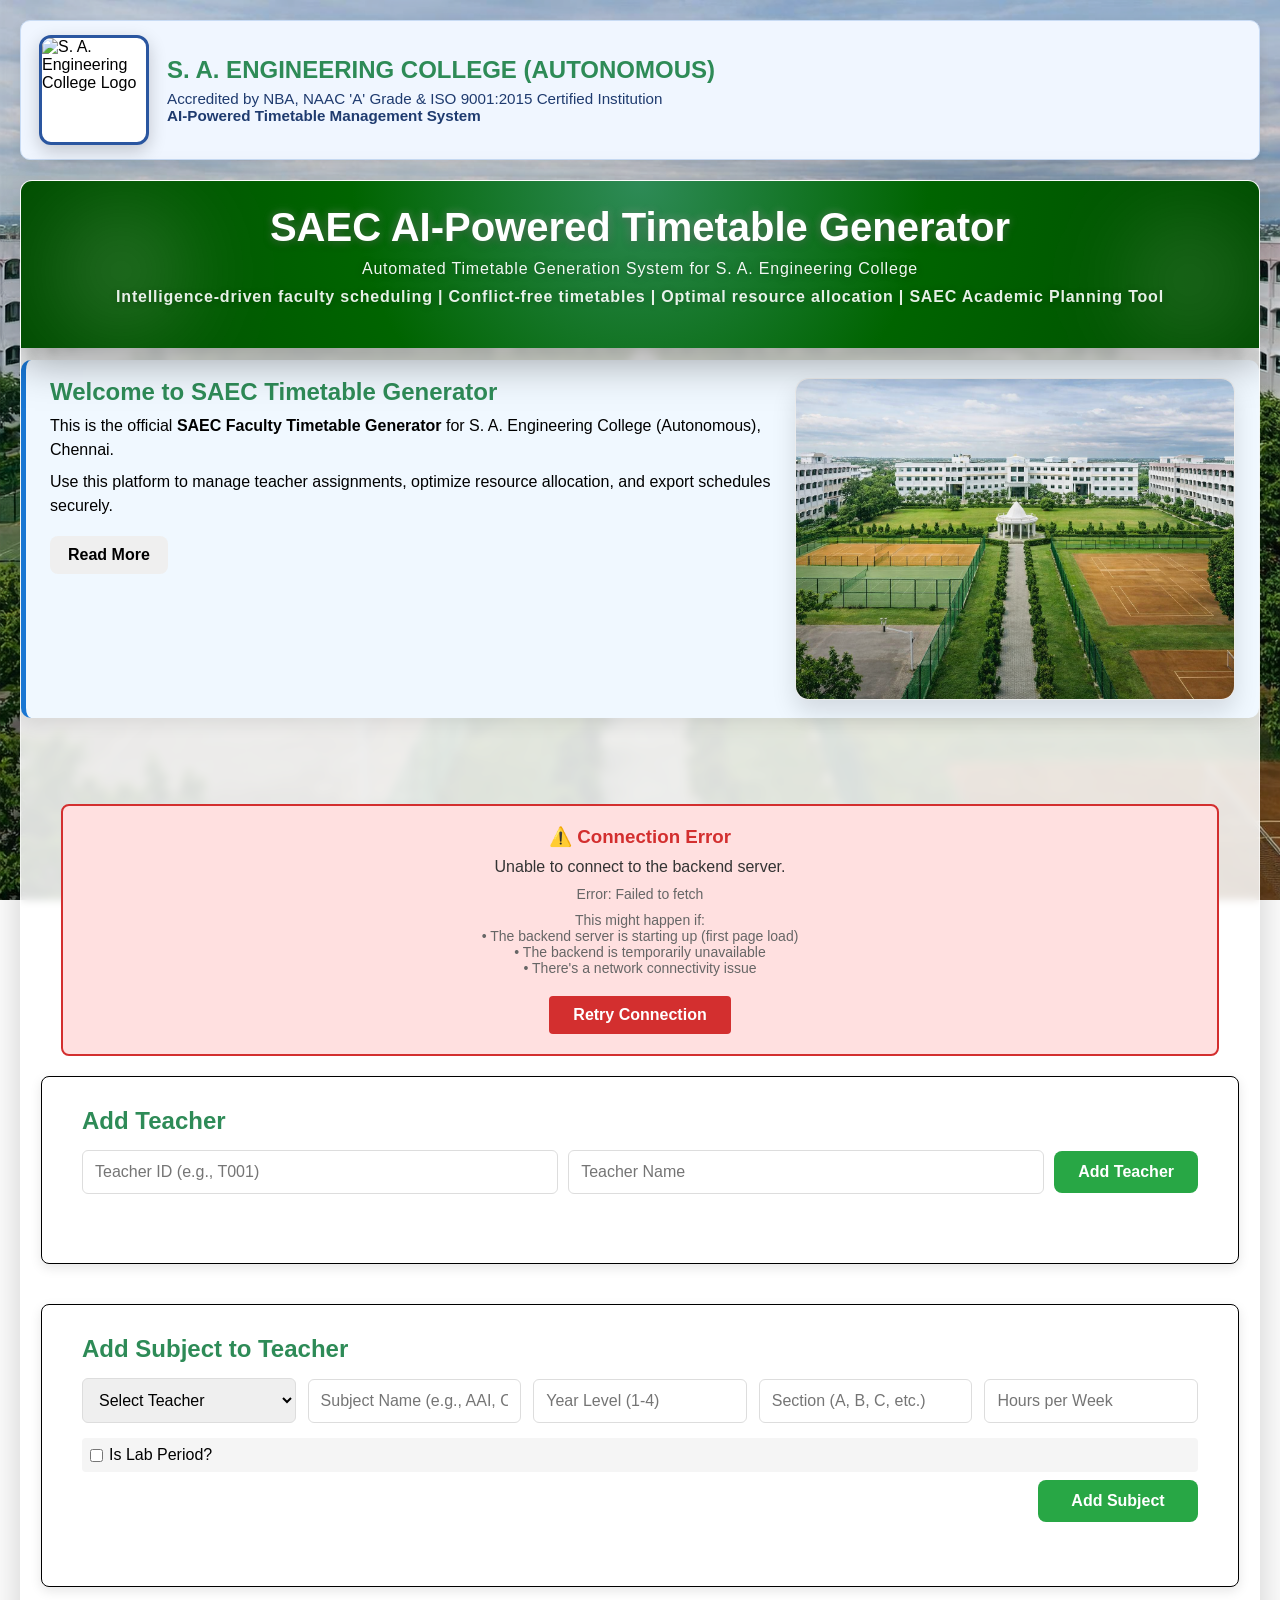
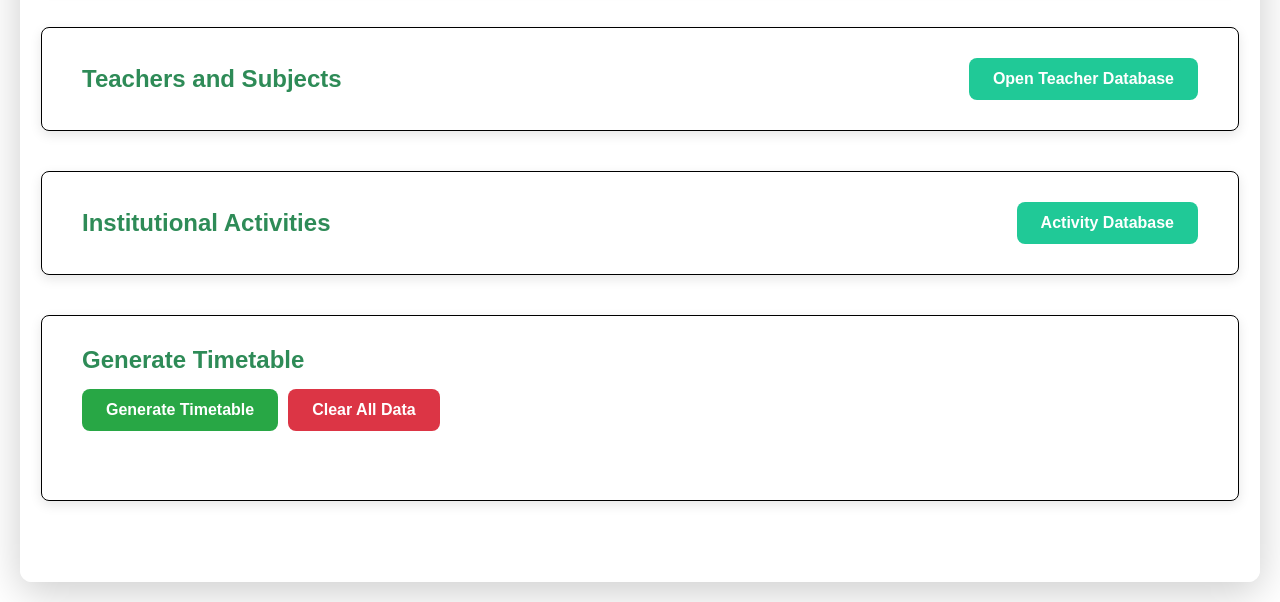
==== commit de718b7f: "Update frontend layout: activity database alignment, intro section spacing, and backend connection h" ====
--- a/frontend/index.html
+++ b/frontend/index.html
@@ -29,7 +29,7 @@
     }
     </script>
     
-    <title>SAEC Timetable Generator - AI Faculty Schedule Management System</title>
+    <title>SAEC AI-Powered Timetable Generator</title>
     <link rel="stylesheet" href="style.css">
     <link rel="canonical" href="https://saec-timetable-generator.vercel.app/">
 </head>
@@ -45,23 +45,37 @@
 
     <div class="container">
         <header>
-            <h1>SAEC Timetable Generator - AI-Powered Faculty Schedule Management</h1>
+            <h1>SAEC AI-Powered Timetable Generator</h1>
             <p>Automated Timetable Generation System for S. A. Engineering College</p>
-            <p style="color: #666; font-size: 14px; margin-top: 10px;">Intelligence-driven faculty scheduling | Conflict-free timetables | Optimal resource allocation | SAEC Academic Planning Tool</p>
+            <p class="header-tagline">Intelligence-driven faculty scheduling | Conflict-free timetables | Optimal resource allocation | SAEC Academic Planning Tool</p>
         </header>
 
-        <section style="background-color: #f0f8ff; padding: 20px; border-radius: 8px; margin-bottom: 30px; border-left: 4px solid #1976d2;">
-            <h2 style="color: #1976d2; margin-top: 0;">Welcome to SAEC Timetable Generator</h2>
-            <p>This is the official <strong>SAEC Faculty Timetable Generator</strong> for S. A. Engineering College (Autonomous), Chennai. Use this platform to:</p>
-            <ul style="columns: 2; gap: 20px;">
-                <li>Generate conflict-free faculty schedules automatically</li>
-                <li>Manage teacher and subject assignments efficiently</li>
-                <li>Optimize laboratory and classroom resource allocation</li>
-                <li>Distribute free periods fairly among faculty members</li>
-                <li>Export timetables in PDF and Excel formats</li>
-                <li>Access your SAEC academic schedule anytime, anywhere</li>
-            </ul>
-            <p style="color: #d32f2f; font-weight: bold;">🔐 Data Security: All your SAEC faculty scheduling data is protected and only cleared when you explicitly confirm.</p>
+        <section class="intro-box">
+            <div class="intro-layout">
+                <div class="intro-left">
+                    <div class="intro-text">
+                        <h2>Welcome to SAEC Timetable Generator</h2>
+                        <p>This is the official <strong>SAEC Faculty Timetable Generator</strong> for S. A. Engineering College (Autonomous), Chennai.</p>
+                        <p>Use this platform to manage teacher assignments, optimize resource allocation, and export schedules securely.</p>
+                    </div>
+                    <div id="introMore" hidden>
+                        <p>Use this platform to:</p>
+                        <ul>
+                            <li>Generate conflict-free faculty schedules automatically</li>
+                            <li>Manage teacher and subject assignments efficiently</li>
+                            <li>Optimize laboratory and classroom resource allocation</li>
+                            <li>Distribute free periods fairly among faculty members</li>
+                            <li>Export timetables in PDF and Excel formats</li>
+                            <li>Access your SAEC academic schedule anytime, anywhere</li>
+                        </ul>
+                        <p class="security-note">🔐 Data Security: All your SAEC faculty scheduling data is protected and only cleared when you explicitly confirm.</p>
+                    </div>
+                    <button class="btn-link" onclick="toggleIntroDetails()" id="introToggleBtn">Read More</button>
+                </div>
+                <div class="intro-image-box">
+                    <img src="myimage.jpeg" alt="SAEC Campus Image">
+                </div>
+            </div>
         </section>
 
         <main id="mainContent">
@@ -141,10 +155,9 @@
             </div>
             <div id="teacherDatabaseContent"></div>
         </section>
-    </div>
-
-    <!-- Activity Database Section -->
-    <section class="section" id="activityDatabaseSection" style="display:none; margin: 0 auto; max-width: 1200px;">
+
+        <!-- Activity Database Section -->
+        <section class="section activity-section" id="activityDatabaseSection" style="display:none;">
         <div style="display:flex; justify-content:space-between; align-items:center; margin-bottom:20px;">
             <h2 style="margin: 0;">Activity Database</h2>
             <button onclick="closeActivityDatabase()" class="btn-secondary">Back</button>
@@ -210,20 +223,21 @@
                 </div>
             </div>
 
-            <div style="margin-top: 12px;">
-                <label style="display: inline-flex; align-items: center; gap: 6px; font-weight: 500;">
-                    <input type="checkbox" id="activityThreePeriod" /> 3-Consecutive Period?
-                </label>
-            </div>
-
-            <div style="margin-top: 12px; padding: 8px; background-color: #fff3cd; border-radius: 4px;">
-                <label style="display: flex; flex-wrap: wrap; align-items: center; gap: 6px; font-weight: 500;">
-                    <input type="checkbox" id="activityMultipleOccurrences" /> Multiple Times/Week (Mini Project)
-                    <select id="activityOccurrenceCount" style="width: 80px; padding: 4px; margin-left: 4px;">
+            <div class="activity-option-panel">
+                <div class="activity-option-row">
+                    <label>
+                        <input type="checkbox" id="activityThreePeriod" /> 3-Consecutive Period?
+                    </label>
+                </div>
+                <div class="activity-option-row">
+                    <label>
+                        <input type="checkbox" id="activityMultipleOccurrences" /> Multiple Times/Week (Mini Project)
+                    </label>
+                    <select id="activityOccurrenceCount">
                         <option value="2">2 times</option>
                         <option value="3">3 times</option>
                     </select>
-                </label>
+                </div>
             </div>
 
             <h4 style="margin-top: 16px; margin-bottom: 12px;">Teachers (Up to 10)</h4>
--- a/frontend/style.css
+++ b/frontend/style.css
@@ -148,11 +148,12 @@
 header {
     background: radial-gradient(circle at top center, #2e8b57 0%, #006400 45%, #004d00 100%);
     color: white;
-    padding: 40px 20px;
+    padding: 24px 20px 42px;
     text-align: center;
     box-shadow: 0 14px 40px rgba(0,0,0,0.35);
     overflow: hidden;
     position: relative;
+    z-index: 2;
 }
 
 header::before {
@@ -192,10 +193,145 @@
     position: relative;
     letter-spacing: 0.8px;
     text-shadow: 0 1px 8px rgba(0,0,0,0.3);
-}
-header p {
-    font-size: 1.2em;
-    opacity: 0.9;
+    color: rgba(255,255,255,0.95);
+}
+
+.header-tagline {
+    font-size: 1rem;
+    opacity: 0.95;
+    margin-top: 10px;
+    color: rgba(255,255,255,0.95);
+    font-weight: 600;
+}
+
+.intro-box {
+    background-color: #f0f8ff;
+    padding: 18px 24px;
+    border-radius: 10px;
+    margin: 0 0 26px;
+    margin-top: 12px;
+    border-left: 5px solid #1976d2;
+    box-shadow: 0 6px 18px rgba(0,0,0,0.08);
+}
+
+.intro-layout {
+    display: flex;
+    align-items: flex-start;
+    justify-content: space-between;
+    gap: 18px;
+    flex-wrap: wrap;
+}
+
+.intro-left {
+    flex: 1 1 520px;
+    min-width: 280px;
+    display: flex;
+    flex-direction: column;
+    gap: 10px;
+}
+
+.intro-text {
+    flex: 0 0 auto;
+}
+
+.intro-image-box {
+    flex: 0 0 440px;
+    max-width: 440px;
+    min-height: 320px;
+    border-radius: 14px;
+    overflow: hidden;
+    background: white;
+    border: 1px solid rgba(0,0,0,0.08);
+    box-shadow: 0 12px 24px rgba(0,0,0,0.12);
+}
+
+.intro-image-box img {
+    display: block;
+    width: 100%;
+    height: 100%;
+    min-height: 320px;
+    object-fit: cover;
+}
+
+.intro-text h2 {
+    margin: 0 0 8px;
+    color: #2e8b57;
+}
+
+.intro-text p {
+    margin: 0 0 8px;
+    line-height: 1.5;
+}
+
+#introMore {
+    margin-top: 0;
+}
+
+#introMore p {
+    margin: 0 0 8px;
+    line-height: 1.5;
+}
+
+#introMore ul {
+    margin: 0 0 10px 18px;
+    padding-left: 0;
+    line-height: 1.5;
+}
+
+#introToggleBtn {
+    align-self: flex-start;
+    margin-top: 0;
+    padding: 10px 18px;
+}
+
+.intro-text ul {
+    margin: 8px 0 0 18px;
+    padding-left: 0;
+}
+
+.security-note {
+    color: #d32f2f;
+    font-weight: 700;
+    margin-top: 12px;
+}
+
+@media (max-width: 900px) {
+    .intro-layout {
+        flex-direction: column;
+    }
+
+    .intro-image-box {
+        max-width: 100%;
+        width: 100%;
+    }
+}
+
+.intro-header {
+    display: flex;
+    align-items: center;
+    gap: 20px;
+    margin-bottom: 16px;
+}
+
+.intro-header h2 {
+    margin: 0;
+    flex: 1;
+}
+
+.college-image-box {
+    width: 120px;
+    height: 120px;
+    border-radius: 8px;
+    overflow: hidden;
+    box-shadow: 0 4px 12px rgba(0,0,0,0.15);
+    flex-shrink: 0;
+}
+
+.college-image-box img {
+    width: 100%;
+    height: 100%;
+    object-fit: cover;
+    display: block;
 }
 
 main {
@@ -302,6 +438,45 @@
     grid-template-columns: repeat(auto-fit, minmax(280px, 1fr));
     gap: 16px;
     align-items: flex-end;
+}
+
+.activity-section .form-grid {
+    gap: 18px;
+}
+
+.activity-section .activity-option-panel {
+    margin-top: 12px;
+    padding: 16px 18px;
+    background-color: #fff3cd;
+    border-radius: 8px;
+    border: 1px solid #ffecb3;
+    width: auto;
+    max-width: 620px;
+    align-self: flex-start;
+    display: flex;
+    flex-direction: column;
+    gap: 12px;
+}
+
+.activity-section .activity-option-row {
+    display: flex;
+    align-items: center;
+    gap: 12px;
+    width: 100%;
+    flex-wrap: wrap;
+}
+
+.activity-section .activity-option-row label {
+    display: inline-flex;
+    align-items: center;
+    gap: 10px;
+    font-weight: 500;
+    justify-content: flex-start;
+}
+
+.activity-section .activity-option-panel select {
+    width: 120px;
+    padding: 6px;
 }
 
 .teacher-grid {
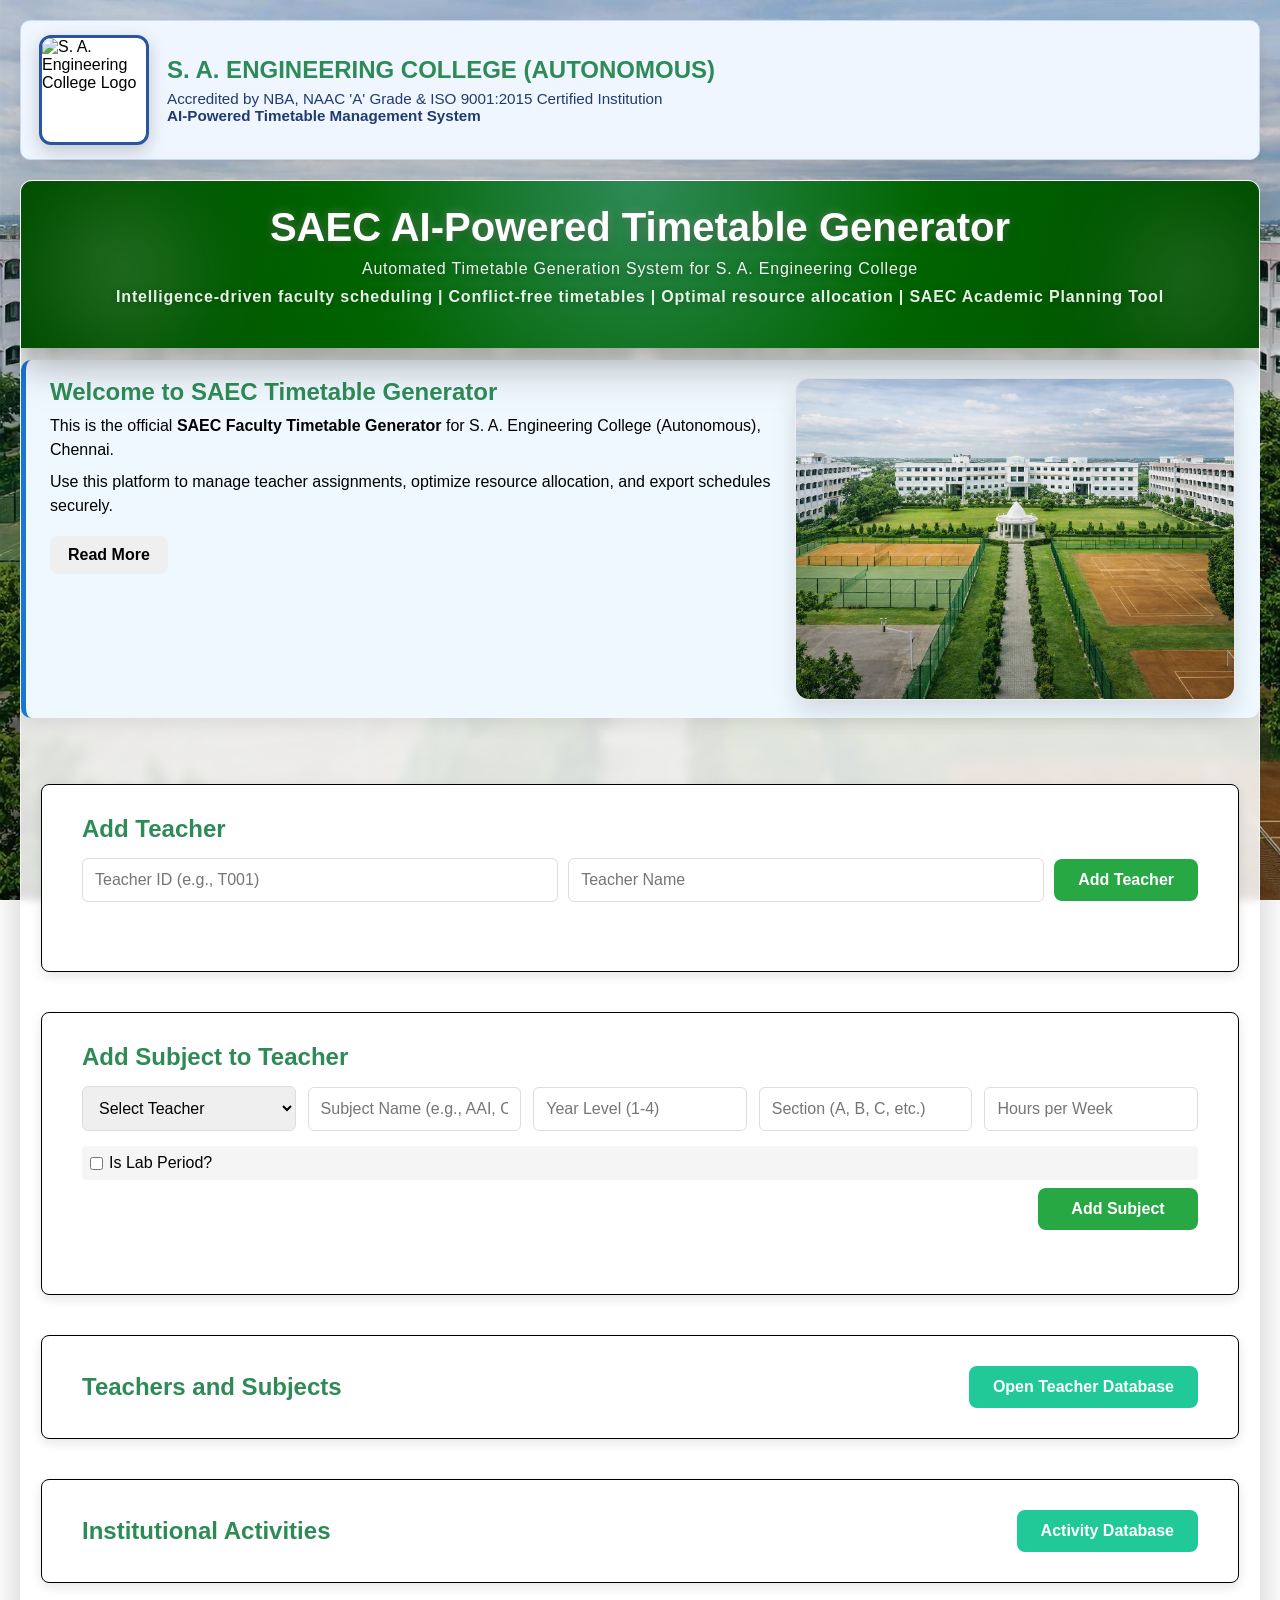
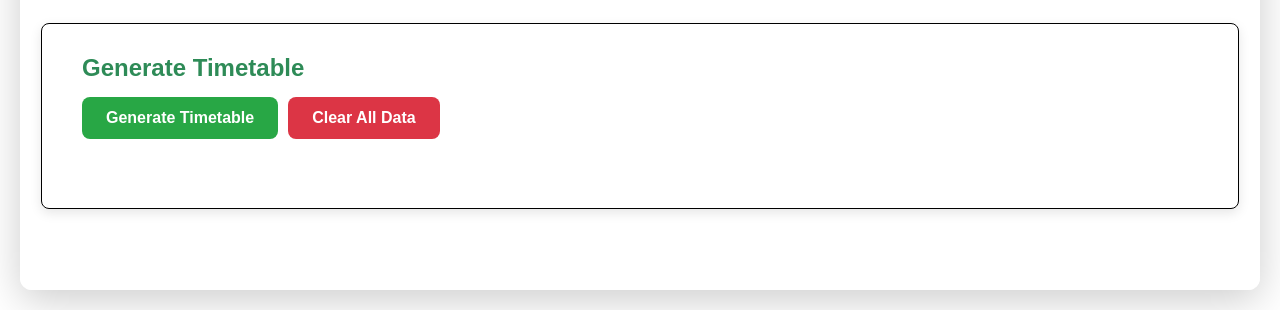
==== commit 1b5e5486: "Add sync button and backend refresh for cross-device activities" ====
--- a/frontend/index.html
+++ b/frontend/index.html
@@ -261,7 +261,11 @@
 
         <!-- Activity List -->
         <div style="margin-bottom: -30px; padding-bottom: 30px;">
-            <h3 style="margin-top: 0; margin-bottom: 12px;">Added Activities</h3>
+            <div style="display:flex; justify-content:space-between; align-items:center; gap:12px; margin-bottom:12px;">
+                <h3 style="margin:0;">Added Activities</h3>
+                <button onclick="syncActivities()" class="btn-secondary" style="padding: 8px 14px; font-size:0.95em;">Sync Activities</button>
+            </div>
+            <div id="activitySyncMessage" class="message"></div>
             <div id="activityList" class="activity-list"></div>
         </div>
     </section>
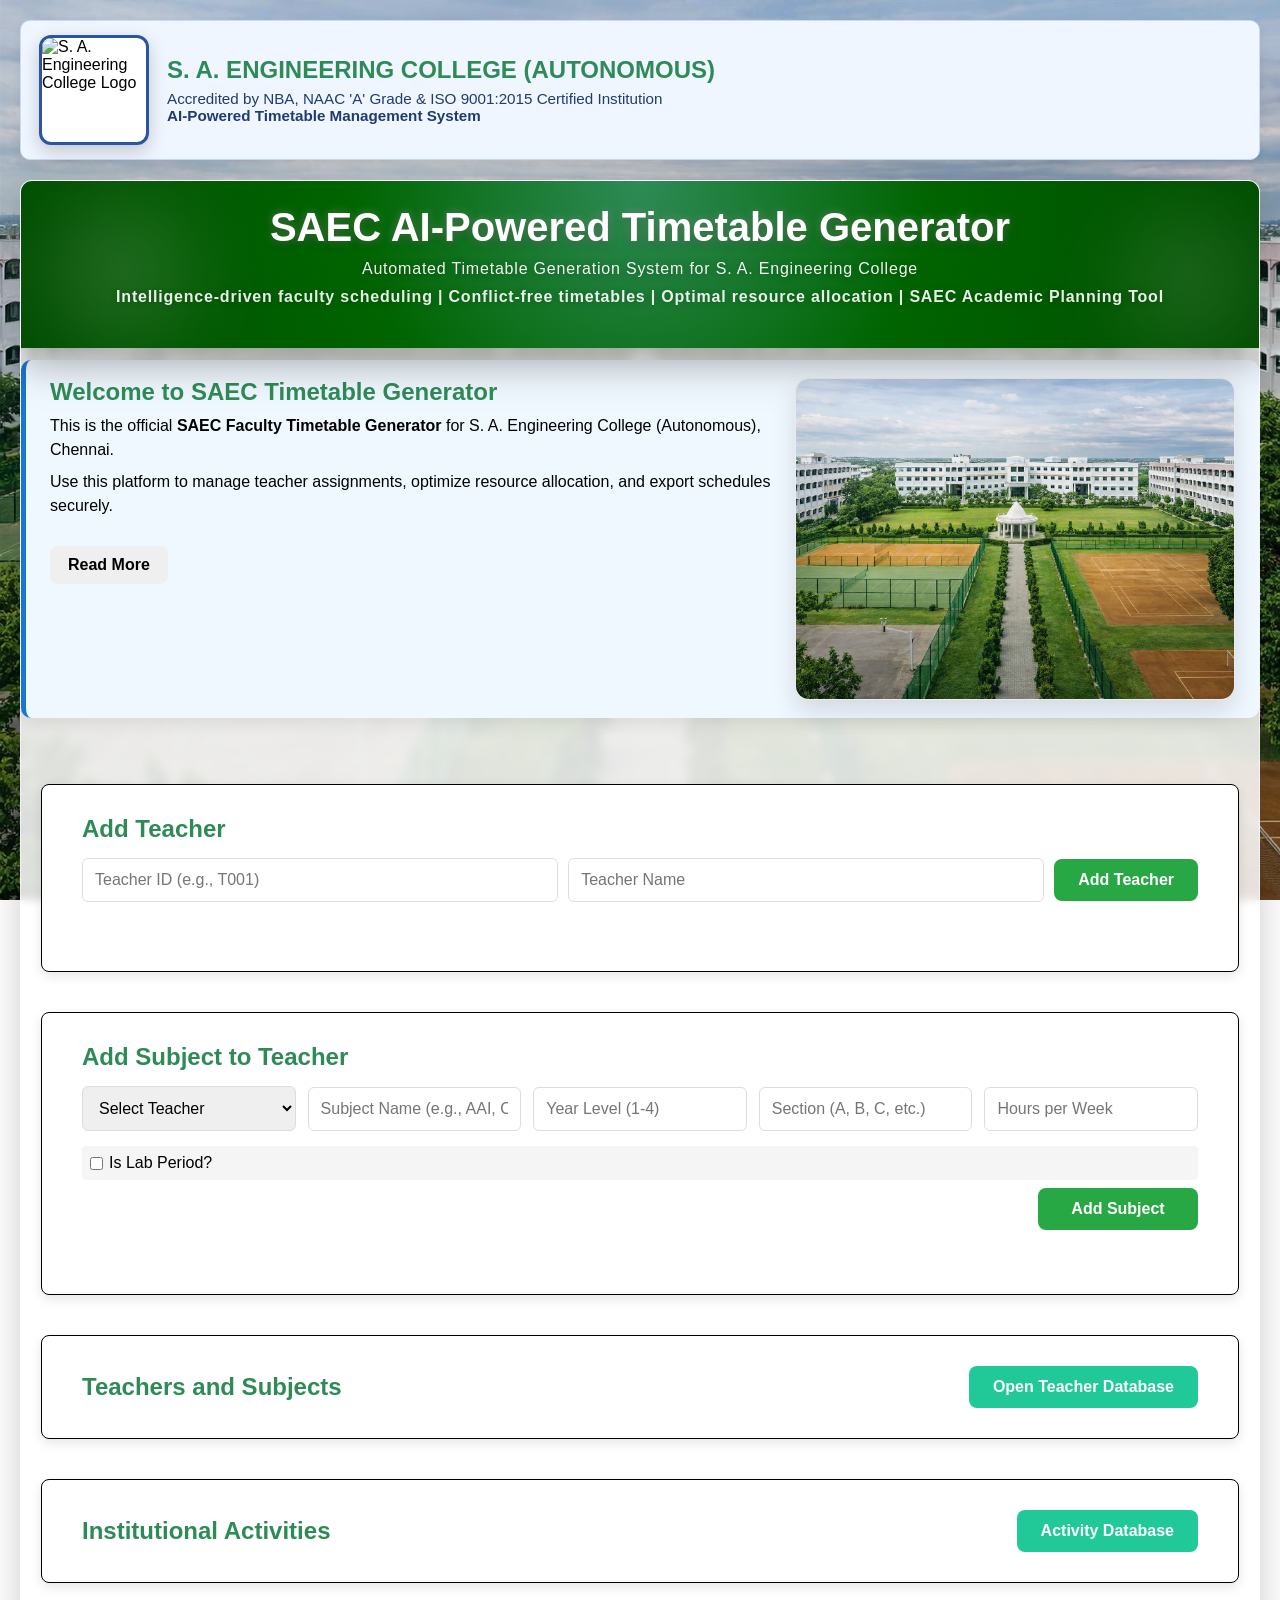
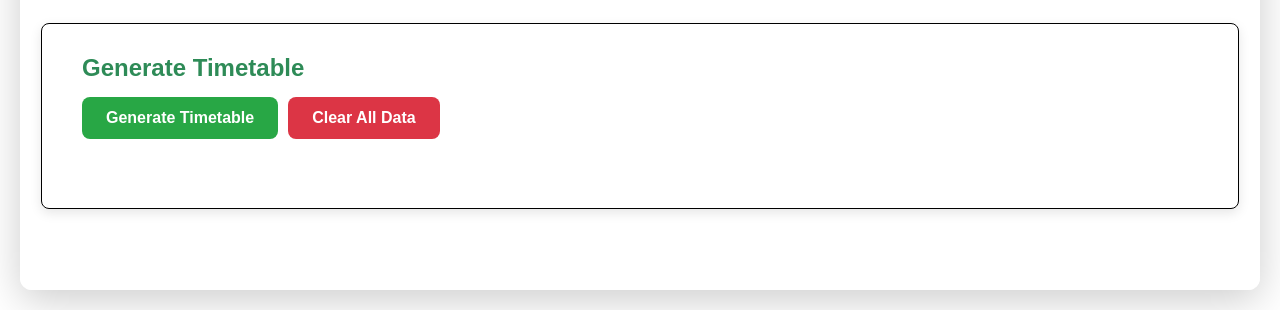
==== commit 0a3cff5d: "Fix shared activity sync and animate intro expand/collapse" ====
--- a/frontend/index.html
+++ b/frontend/index.html
@@ -58,7 +58,7 @@
                         <p>This is the official <strong>SAEC Faculty Timetable Generator</strong> for S. A. Engineering College (Autonomous), Chennai.</p>
                         <p>Use this platform to manage teacher assignments, optimize resource allocation, and export schedules securely.</p>
                     </div>
-                    <div id="introMore" hidden>
+                    <div id="introMore">
                         <p>Use this platform to:</p>
                         <ul>
                             <li>Generate conflict-free faculty schedules automatically</li>
--- a/frontend/style.css
+++ b/frontend/style.css
@@ -243,6 +243,7 @@
     background: white;
     border: 1px solid rgba(0,0,0,0.08);
     box-shadow: 0 12px 24px rgba(0,0,0,0.12);
+    transition: transform 0.35s ease, box-shadow 0.35s ease;
 }
 
 .intro-image-box img {
@@ -253,6 +254,23 @@
     object-fit: cover;
 }
 
+.intro-layout.expanded .intro-image-box {
+    transform: translateY(24px);
+}
+
+#introMore {
+    max-height: 0;
+    opacity: 0;
+    overflow: hidden;
+    transition: max-height 0.35s ease, opacity 0.35s ease;
+}
+
+.intro-layout.expanded #introMore {
+    max-height: 1000px;
+    opacity: 1;
+    margin-top: 16px;
+}
+
 .intro-text h2 {
     margin: 0 0 8px;
     color: #2e8b57;
@@ -295,14 +313,19 @@
     margin-top: 12px;
 }
 
-@media (max-width: 900px) {
+@media (max-width: 1100px) {
     .intro-layout {
         flex-direction: column;
     }
 
     .intro-image-box {
+        flex: 1 1 100%;
         max-width: 100%;
         width: 100%;
+    }
+
+    .intro-image-box img {
+        min-height: auto;
     }
 }
 
@@ -910,7 +933,8 @@
     margin-bottom: 20px;
 }
 
-.modal-content input {
+.modal-content input,
+.modal-content select {
     width: 100%;
     padding: 12px;
     margin-bottom: 15px;
@@ -918,9 +942,11 @@
     border-radius: 6px;
     font-size: 1em;
     box-sizing: border-box;
-}
-
-.modal-content input:focus {
+    min-width: 0;
+}
+
+.modal-content input:focus,
+.modal-content select:focus {
     outline: none;
     border-color: #667eea;
     box-shadow: 0 0 0 3px rgba(102, 126, 234, 0.1);
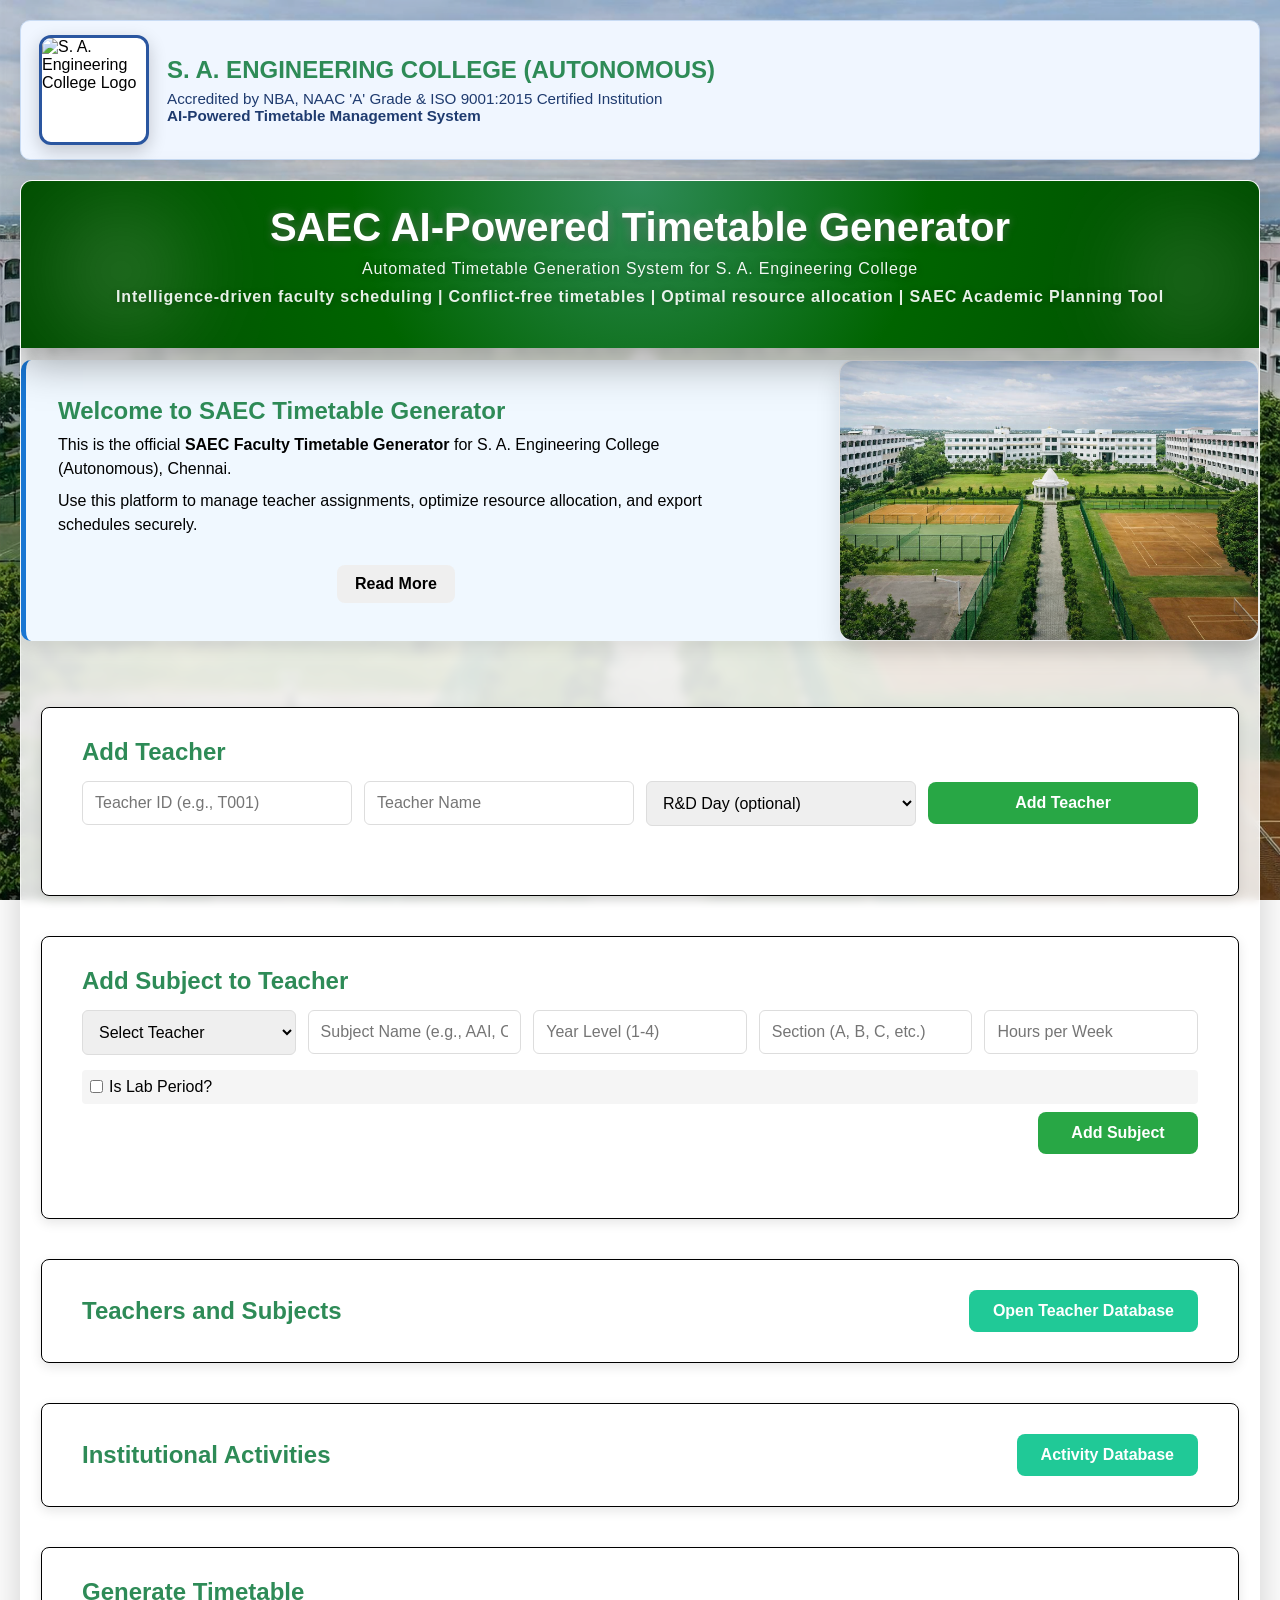
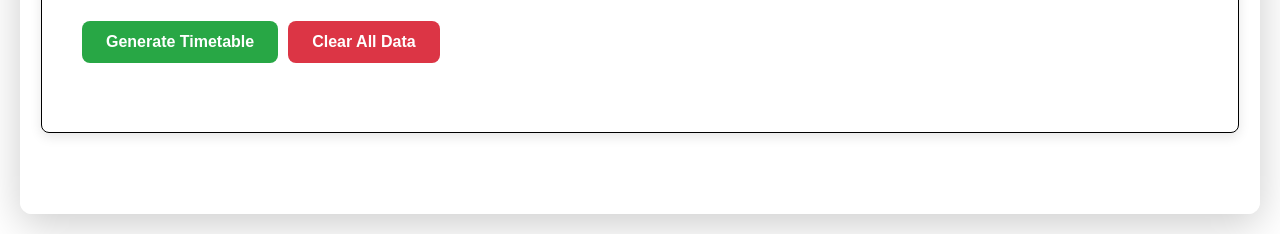
==== commit f07df99e: "Commit remaining tracked local changes" ====
--- a/frontend/index.html
+++ b/frontend/index.html
@@ -82,10 +82,18 @@
             <!-- Teacher Input Section -->
             <section class="section">
                 <h2>Add Teacher</h2>
-                <div class="form-group">
+                <div class="form-group" style="display: grid; grid-template-columns: repeat(auto-fit, minmax(200px, 1fr)); gap: 12px;">
                     <input type="text" id="teacherId" placeholder="Teacher ID (e.g., T001)" required>
                     <input type="text" id="teacherName" placeholder="Teacher Name" required>
-                    <button onclick="addTeacher()" class="btn-primary">Add Teacher</button>
+                    <select id="teacherRndDay">
+                        <option value="">R&D Day (optional)</option>
+                        <option value="Mon">Monday</option>
+                        <option value="Tue">Tuesday</option>
+                        <option value="Wed">Wednesday</option>
+                        <option value="Thu">Thursday</option>
+                        <option value="Fri">Friday</option>
+                    </select>
+                    <button onclick="addTeacher()" class="btn-primary" style="min-width: 140px;">Add Teacher</button>
                 </div>
                 <div id="teacherMessage" class="message"></div>
             </section>
@@ -106,6 +114,14 @@
                     <label style="display: inline-flex; align-items: center; gap: 6px; margin: 0; font-weight: 500;">
                         <input type="checkbox" id="isLab"> Is Lab Period?
                     </label>
+                </div>
+                <div id="labTeacherSelectors" style="display:none; flex-wrap: wrap; gap: 12px; margin-top: 8px;">
+                    <select id="labTeacher2Select" class="teacher-select">
+                        <option value="">Select Teacher 2</option>
+                    </select>
+                    <select id="labTeacher3Select" class="teacher-select">
+                        <option value="">Select Teacher 3</option>
+                    </select>
                 </div>
                 <div style="display: flex; justify-content: flex-end; gap: 6px; margin-top: 8px;">
                     <button onclick="addSubject()" class="btn-primary" style="width: 160px;">Add Subject</button>
@@ -433,6 +449,6 @@
         </div>
     </div>
 
-    <script src="app.js"></script>
+    <script src="app.js?v=2"></script>
 </body>
 </html>
--- a/frontend/style.css
+++ b/frontend/style.css
@@ -206,7 +206,7 @@
 
 .intro-box {
     background-color: #f0f8ff;
-    padding: 18px 24px;
+    padding: 0;
     border-radius: 10px;
     margin: 0 0 26px;
     margin-top: 12px;
@@ -216,53 +216,55 @@
 
 .intro-layout {
     display: flex;
-    align-items: flex-start;
-    justify-content: space-between;
-    gap: 18px;
-    flex-wrap: wrap;
+    flex-direction: row;
+    align-items: stretch;
+    gap: 0;
+    width: 100%;
 }
 
 .intro-left {
-    flex: 1 1 520px;
-    min-width: 280px;
+    width: 60%;
+    max-width: none;
     display: flex;
     flex-direction: column;
     gap: 10px;
+    justify-content: center;
+    padding: 32px 32px 32px 32px;
 }
 
 .intro-text {
     flex: 0 0 auto;
+    text-align: left;
 }
 
 .intro-image-box {
-    flex: 0 0 440px;
-    max-width: 440px;
-    min-height: 320px;
+    width: 40%;
+    max-width: 420px;
+    min-width: 260px;
+    max-height: 340px;
+    min-height: 220px;
     border-radius: 14px;
     overflow: hidden;
     background: white;
     border: 1px solid rgba(0,0,0,0.08);
     box-shadow: 0 12px 24px rgba(0,0,0,0.12);
-    transition: transform 0.35s ease, box-shadow 0.35s ease;
+    transition: box-shadow 0.35s ease;
+    margin: auto 0 auto auto;
 }
 
 .intro-image-box img {
     display: block;
     width: 100%;
-    height: 100%;
-    min-height: 320px;
+    height: auto;
+    min-height: 220px;
     object-fit: cover;
-}
-
-.intro-layout.expanded .intro-image-box {
-    transform: translateY(24px);
 }
 
 #introMore {
     max-height: 0;
     opacity: 0;
     overflow: hidden;
-    transition: max-height 0.35s ease, opacity 0.35s ease;
+    transition: max-height 0.35s ease, opacity 0.35s ease, margin-top 0.35s ease;
 }
 
 .intro-layout.expanded #introMore {
@@ -297,7 +299,7 @@
 }
 
 #introToggleBtn {
-    align-self: flex-start;
+    align-self: center;
     margin-top: 0;
     padding: 10px 18px;
 }
@@ -317,13 +319,16 @@
     .intro-layout {
         flex-direction: column;
     }
-
+    .intro-left {
+        width: 100%;
+        padding: 24px 18px 24px 18px;
+    }
     .intro-image-box {
-        flex: 1 1 100%;
+        width: 100%;
         max-width: 100%;
-        width: 100%;
-    }
-
+        min-width: 0;
+        margin: 0 auto;
+    }
     .intro-image-box img {
         min-height: auto;
     }
@@ -721,6 +726,32 @@
     margin-bottom: 30px;
     overflow-x: auto;
     -webkit-overflow-scrolling: touch;
+}
+
+.timetable-header {
+    display: flex;
+    flex-wrap: wrap;
+    justify-content: space-between;
+    align-items: center;
+    gap: 12px;
+    margin-bottom: 15px;
+}
+
+.btn-download {
+    border: none;
+    background: #1976d2;
+    color: white;
+    padding: 10px 14px;
+    border-radius: 8px;
+    font-weight: 600;
+    cursor: pointer;
+    transition: background-color 0.2s ease, transform 0.2s ease;
+    white-space: nowrap;
+}
+
+.btn-download:hover {
+    background: #115293;
+    transform: translateY(-1px);
 }
 
 .timetable {
